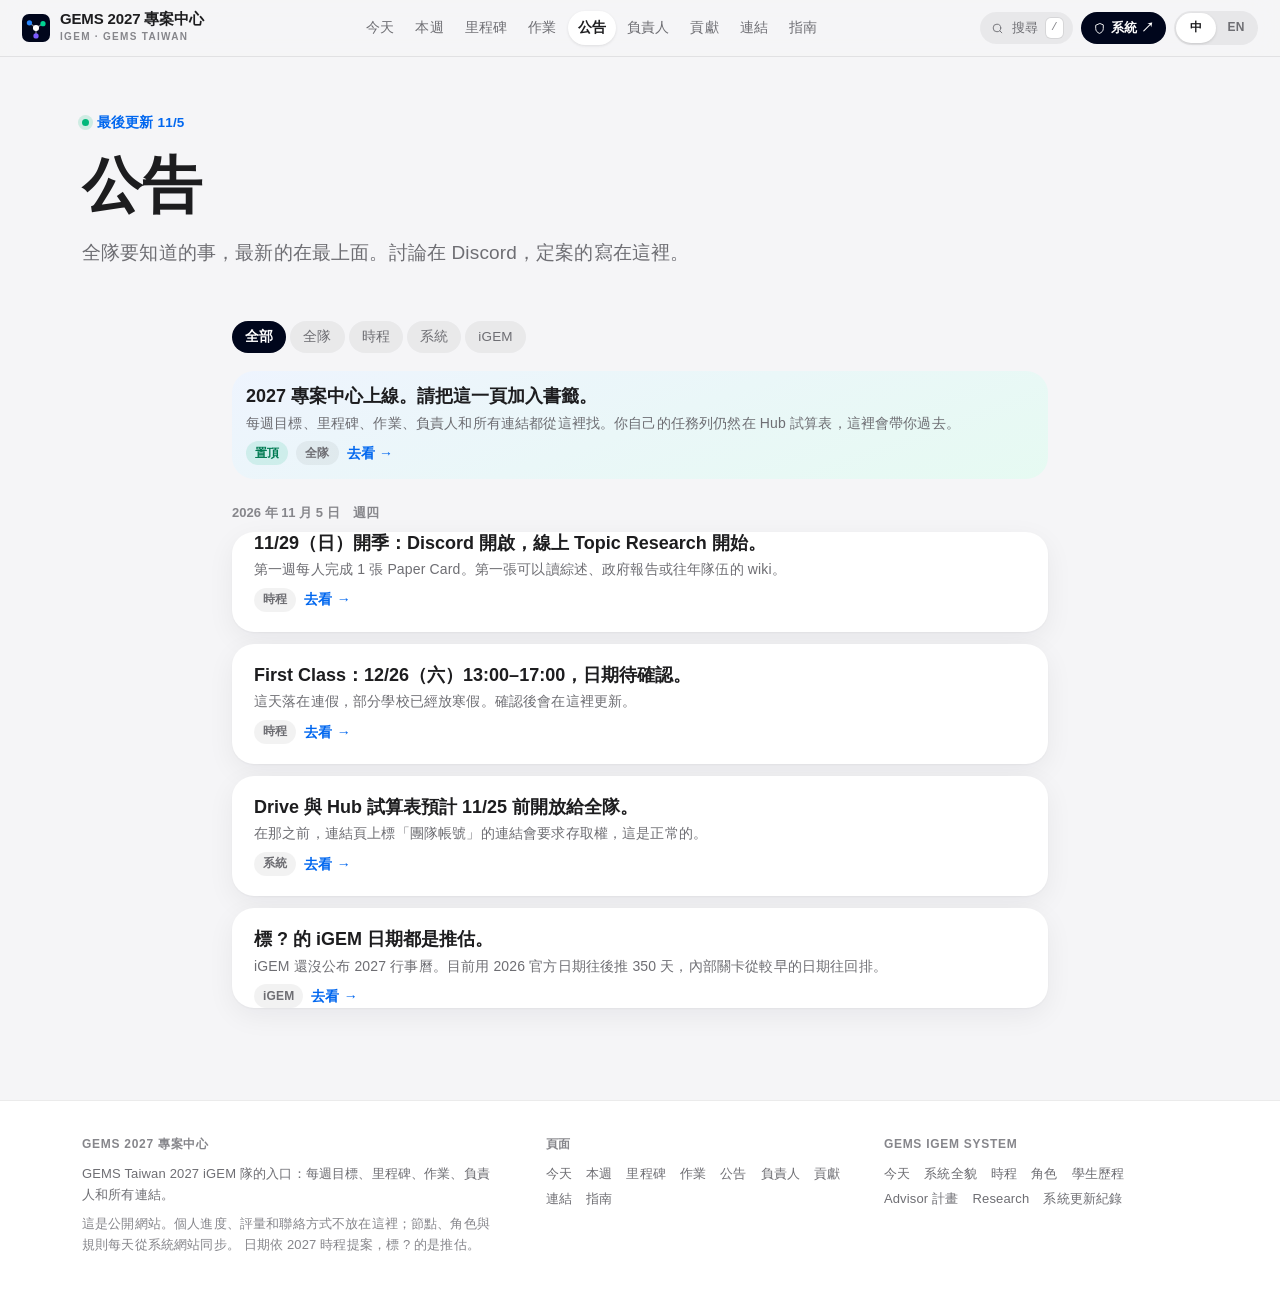
==== announcements.html @ 5ff2f46d "GEMS 2027 Project Hub: nine pages over one data folder Today, This week, Milestones, Homework, News," ====
<!doctype html>
<html lang="zh-Hant">
<head>
<meta charset="utf-8">
<meta name="viewport" content="width=device-width, initial-scale=1">
<title>公告 · GEMS 2027 專案中心</title>
<meta name="description" content="Announcements for the GEMS Taiwan 2027 iGEM team, newest first.">
<link rel="icon" href="data:image/svg+xml,%3Csvg xmlns='http://www.w3.org/2000/svg' viewBox='0 0 32 32'%3E%3Crect width='32' height='32' rx='8' fill='%2300061C'/%3E%3Cpath d='M16 16 8.5 10M16 16l8-5M16 16v9' stroke='%23fff' stroke-opacity='.45' stroke-width='1.5'/%3E%3Ccircle cx='8.5' cy='10' r='3' fill='%232887FF'/%3E%3Ccircle cx='24' cy='11' r='3' fill='%2300D492'/%3E%3Ccircle cx='16' cy='25' r='3' fill='%237C5CFF'/%3E%3Ccircle cx='16' cy='16' r='3.5' fill='%23fff'/%3E%3C/svg%3E">
<link rel="stylesheet" href="assets/hub.css">
</head>
<body data-page="news">

<header class="nav" id="nav"></header>
<main id="main"></main>
<footer class="foot" id="foot"></footer>

<script src="data/season.js"></script>
<script src="data/announcements.js"></script>
<script src="data/week.js"></script>
<script src="data/homework.js"></script>
<script src="data/links.js"></script>
<script src="data/team.js"></script>
<script src="data/attributions.js"></script>
<script src="assets/hub.js"></script>
</body>
</html>
---- assets/hub.css ----
/* GEMS iGEM 2027 Project Hub. Palette follows the ReLEAF road-to-Paris site; shell follows the System site. */
:root {
  --navy: #00061C; --navy2: #0A1433;
  --blue: #0167EF; --blue2: #2887FF; --sky: #61ABFE;
  --green: #00B87A; --green2: #00D492; --mint: #E6FAF2;
  --violet: #7C5CFF; --amber: #F59E0B; --red: #E5484D; --teal: #00A3C4; --pink: #E8548F;
  --ink: #1D1D1F; --ink2: #6E6E73; --ink3: #86868B;
  --bg: #F5F5F7; --card: #FFFFFF; --line: rgba(0, 0, 0, .08); --line2: rgba(0, 0, 0, .14);
  --tint: #EEF4FE;
  --grad: linear-gradient(100deg, var(--blue) 0%, var(--teal) 50%, var(--green) 100%);
  --soft: linear-gradient(160deg, #EEF4FE, #E6FAF2);
  --r: 22px; --r2: 14px;
  --shadow: 0 1px 2px rgba(0, 6, 28, .04), 0 8px 28px rgba(0, 6, 28, .06);
  --nav-h: 56px;
  --font: -apple-system, BlinkMacSystemFont, "SF Pro Text", "SF Pro Display", "Helvetica Neue", "PingFang TC", "Noto Sans TC", "Microsoft JhengHei", Arial, sans-serif;
  --mono: ui-monospace, "SF Mono", Menlo, Consolas, monospace;
  color-scheme: light;
}
* { box-sizing: border-box; }
html { scroll-behavior: smooth; scroll-padding-top: calc(var(--nav-h) + 16px); -webkit-text-size-adjust: 100%; }
body { margin: 0; background: var(--bg); color: var(--ink); font: 16px/1.5 var(--font); letter-spacing: -.01em; -webkit-font-smoothing: antialiased; overflow-x: hidden; }
h1, h2, h3, h4, p, ol, ul, dl, dd, figure { margin: 0; padding: 0; }
ol, ul { list-style: none; }
h1, h2, h3 { letter-spacing: -.025em; line-height: 1.1; text-wrap: balance; }
p, li { text-wrap: pretty; }
a { color: inherit; text-decoration: none; }
button, input, select { font: inherit; color: inherit; letter-spacing: inherit; }
button { background: none; border: 0; cursor: pointer; text-align: left; padding: 0; }
code, kbd { font-family: var(--mono); font-size: .88em; }
::selection { background: rgba(1, 103, 239, .18); }
:focus-visible { outline: 2px solid var(--blue2); outline-offset: 2px; border-radius: 8px; }
html:lang(zh-Hant) body { letter-spacing: .01em; line-height: 1.62; }
html:lang(zh-Hant) h1, html:lang(zh-Hant) h2, html:lang(zh-Hant) h3 { letter-spacing: 0; line-height: 1.25; }
.wrap { max-width: 1160px; margin: 0 auto; padding: 0 22px; }
.tn { font-variant-numeric: tabular-nums; }
svg.i { width: 1em; height: 1em; flex: none; fill: none; stroke: currentColor; stroke-width: 1.7; stroke-linecap: round; stroke-linejoin: round; }

/* ---------- nav ---------- */
.nav { position: sticky; top: 0; z-index: 50; background: rgba(245, 245, 247, .78); backdrop-filter: saturate(180%) blur(20px); -webkit-backdrop-filter: saturate(180%) blur(20px); box-shadow: 0 1px 0 var(--line); }
.nav__in { max-width: 1280px; margin: 0 auto; height: var(--nav-h); padding: 0 22px; display: flex; align-items: center; gap: 12px; }
.brand { display: flex; align-items: center; gap: 10px; flex: none; }
.brand svg { width: 28px; height: 28px; flex: none; }
.brand b { display: block; font-size: 15px; font-weight: 700; line-height: 1.1; letter-spacing: -.01em; white-space: nowrap; }
.brand b i { font-style: normal; }
.brand small { display: block; font-size: 10px; font-weight: 600; letter-spacing: .13em; text-transform: uppercase; color: var(--ink3); margin-top: 2px; white-space: nowrap; }
.nav__links { display: flex; gap: 1px; margin: 0 auto; font-size: 13.5px; min-width: 0; }
.nav__links a { padding: 6px 10px; border-radius: 999px; color: var(--ink2); white-space: nowrap; transition: color .2s, background .2s; }
.nav__links a:hover { color: var(--ink); background: rgba(0, 0, 0, .05); }
.nav__links a[aria-current="page"] { color: var(--ink); background: #fff; font-weight: 600; box-shadow: 0 1px 3px rgba(0, 0, 0, .1); }
.nav__act { display: flex; align-items: center; gap: 8px; flex: none; }
.find { display: flex; align-items: center; gap: 8px; height: 32px; padding: 0 10px 0 11px; border-radius: 999px; background: rgba(0, 0, 0, .05); color: var(--ink2); font-size: 13px; white-space: nowrap; transition: background .2s; }
.find:hover { background: rgba(0, 0, 0, .09); color: var(--ink); }
.find kbd { font-size: 11px; padding: 1px 5px; border-radius: 5px; background: #fff; color: var(--ink3); box-shadow: 0 0 0 1px var(--line); }
.syslink { display: inline-flex; align-items: center; gap: 5px; height: 32px; padding: 0 12px; border-radius: 999px; font-size: 13px; font-weight: 600; color: #fff; background: var(--navy); white-space: nowrap; }
.syslink:hover { background: var(--navy2); }
.lang { position: relative; display: flex; background: rgba(0, 0, 0, .06); border-radius: 999px; padding: 2px; flex: none; }
.lang button { font-size: 12px; font-weight: 600; padding: 5px 11px; border-radius: 999px; color: var(--ink2); min-width: 40px; text-align: center; transition: color .25s, background .25s, box-shadow .25s; }
.lang button[aria-pressed="true"] { background: #fff; color: var(--ink); box-shadow: 0 1px 3px rgba(0, 0, 0, .14); }
@media (max-width: 1100px) {
  :root { --nav-h: 96px; }
  .nav__in { flex-wrap: wrap; align-content: center; gap: 4px 10px; padding: 0 16px; }
  .brand { flex: 1; }
  .nav__links { order: 3; flex: 0 0 calc(100% + 32px); margin: 0 -16px; padding: 0 12px 2px; overflow-x: auto; scrollbar-width: none; }
  .nav__links::-webkit-scrollbar { display: none; }
}
@media (max-width: 560px) {
  .find span, .find kbd, .syslink span { display: none; }
  .find { width: 34px; padding: 0; justify-content: center; }
  .syslink { width: 34px; padding: 0; justify-content: center; }
  .brand small { display: none; }
  .brand { gap: 8px; }
  .brand svg { width: 26px; height: 26px; }
  .brand b { font-size: 14px; }
  .nav__act { gap: 6px; }
  .lang button { min-width: 34px; padding: 5px 8px; }
}
@media (max-width: 420px) { .brand b i { display: none; } }

/* ---------- page head ---------- */
.ph { padding: 56px 0 26px; }
.ph--home { padding: 64px 0 30px; }
.eyebrow { display: flex; flex-wrap: wrap; align-items: center; gap: 8px; font-size: 13.5px; font-weight: 600; color: var(--blue); margin-bottom: 14px; }
.eyebrow i { width: 7px; height: 7px; border-radius: 50%; background: var(--green); box-shadow: 0 0 0 4px rgba(0, 184, 122, .16); }
.eyebrow span + span::before { content: "·"; margin-right: 8px; color: var(--ink3); }
.eyebrow span { color: var(--ink2); }
.eyebrow span:first-of-type { color: var(--blue); }
.h1 { font-size: clamp(34px, 5.4vw, 60px); font-weight: 700; letter-spacing: -.035em; line-height: 1.06; }
.h1 em { font-style: normal; background: var(--grad); -webkit-background-clip: text; background-clip: text; color: transparent; }
.lede { font-size: clamp(16.5px, 1.7vw, 19px); color: var(--ink2); max-width: 680px; margin-top: 14px; line-height: 1.5; }
html:lang(zh-Hant) .lede { line-height: 1.7; }
.sec { padding: 26px 0; }
.sec:last-of-type { padding-bottom: 80px; }
.h2 { font-size: 24px; font-weight: 700; margin-bottom: 4px; }
.sub { color: var(--ink2); font-size: 15px; margin-bottom: 18px; max-width: 720px; }
.h2row { display: flex; flex-wrap: wrap; align-items: baseline; justify-content: space-between; gap: 6px 16px; margin-bottom: 14px; }
.h2row .h2 { margin: 0; }
.more { display: inline-flex; align-items: center; gap: 4px; font-size: 14px; font-weight: 600; color: var(--blue); white-space: nowrap; }
.more:hover { text-decoration: underline; }
.muted { color: var(--ink3); }
.small { font-size: 13px; }

/* ---------- search box on Today ---------- */
.bigfind { display: flex; align-items: center; gap: 12px; width: 100%; max-width: 680px; height: 54px; margin-top: 26px; padding: 0 16px 0 18px; border-radius: 999px; background: #fff; box-shadow: var(--shadow), 0 0 0 1px var(--line); color: var(--ink3); font-size: 16px; transition: box-shadow .2s; }
.bigfind:hover { box-shadow: 0 2px 6px rgba(0, 6, 28, .06), 0 12px 34px rgba(1, 103, 239, .14), 0 0 0 1px rgba(1, 103, 239, .35); }
.bigfind svg { font-size: 19px; color: var(--blue); }
.bigfind span { flex: 1; overflow: hidden; white-space: nowrap; text-overflow: ellipsis; }
.bigfind kbd { font-size: 12px; padding: 2px 7px; border-radius: 6px; background: var(--bg); color: var(--ink2); }
.tries { display: flex; flex-wrap: wrap; gap: 6px; margin-top: 12px; font-size: 13px; color: var(--ink3); align-items: center; }
.tries button { padding: 3px 10px; border-radius: 999px; background: rgba(0, 0, 0, .05); color: var(--ink2); }
.tries button:hover { background: rgba(1, 103, 239, .1); color: var(--blue); }

/* ---------- cards and grid ---------- */
.grid { display: grid; grid-template-columns: repeat(12, minmax(0, 1fr)); gap: 16px; }
.c3 { grid-column: span 3; } .c4 { grid-column: span 4; } .c5 { grid-column: span 5; } .c6 { grid-column: span 6; } .c7 { grid-column: span 7; } .c8 { grid-column: span 8; } .c12 { grid-column: span 12; }
@media (max-width: 960px) { .c3, .c4, .c5, .c6, .c7, .c8 { grid-column: span 12; } }
.card { position: relative; background: var(--card); border-radius: var(--r); box-shadow: var(--shadow); padding: 22px 22px 20px; min-width: 0; }
.card--top { border-top: 3px solid var(--c, var(--blue)); }
.card--soft { background: var(--soft); box-shadow: none; }
.card__h { display: flex; align-items: center; justify-content: space-between; gap: 10px; margin-bottom: 14px; }
.card__h h2, .card__h h3 { font-size: 13px; font-weight: 700; letter-spacing: .05em; text-transform: uppercase; color: var(--c, var(--blue)); display: flex; align-items: center; gap: 7px; }
html:lang(zh-Hant) .card__h h2, html:lang(zh-Hant) .card__h h3 { letter-spacing: .08em; font-size: 13.5px; }
.card__h svg { font-size: 16px; }
.empty { padding: 18px; border-radius: var(--r2); background: var(--bg); color: var(--ink2); font-size: 14.5px; }

/* chips */
.chip { display: inline-flex; align-items: center; gap: 5px; height: 24px; padding: 0 9px; border-radius: 999px; font-size: 12px; font-weight: 600; white-space: nowrap; background: rgba(0, 0, 0, .05); color: var(--ink2); }
.chip--blue { background: rgba(1, 103, 239, .1); color: var(--blue); }
.chip--green { background: rgba(0, 184, 122, .13); color: #007A52; }
.chip--violet { background: rgba(124, 92, 255, .12); color: #5B3FE0; }
.chip--amber { background: rgba(245, 158, 11, .16); color: #9A5B00; }
.chip--red { background: rgba(229, 72, 77, .12); color: #C4353A; }
.chip--navy { background: var(--navy); color: #fff; }
.chip--line { background: none; box-shadow: inset 0 0 0 1px var(--line2); }
a.chip:hover, button.chip:hover { filter: brightness(.95); }
.seat { display: inline-flex; align-items: center; gap: 6px; height: 24px; padding: 0 9px 0 4px; border-radius: 999px; font-size: 12px; font-weight: 600; background: rgba(0, 0, 0, .05); color: var(--ink); white-space: nowrap; }
.seat code { font-size: 10.5px; font-weight: 700; padding: 2px 5px; border-radius: 999px; background: var(--c, var(--ink2)); color: #fff; letter-spacing: .02em; }
a.seat:hover { background: rgba(0, 0, 0, .09); }
.nid { font-family: var(--mono); font-size: 11.5px; font-weight: 600; padding: 2px 6px; border-radius: 6px; background: rgba(0, 0, 0, .06); color: var(--ink2); white-space: nowrap; }
a.nid:hover { background: rgba(1, 103, 239, .12); color: var(--blue); }

/* buttons, segmented controls */
.btn { display: inline-flex; align-items: center; gap: 7px; height: 40px; padding: 0 18px; border-radius: 999px; font-size: 14.5px; font-weight: 600; color: #fff; background: var(--grad); white-space: nowrap; box-shadow: 0 6px 18px rgba(1, 103, 239, .22); transition: transform .15s, box-shadow .2s; }
.btn:hover { transform: translateY(-1px); box-shadow: 0 10px 24px rgba(1, 103, 239, .28); }
.btn--ghost { color: var(--ink); background: #fff; box-shadow: 0 0 0 1px var(--line2); }
.btn--ghost:hover { box-shadow: 0 0 0 1px var(--ink3); }
.btn--s { height: 32px; padding: 0 13px; font-size: 13px; }
.seg { display: inline-flex; flex-wrap: wrap; gap: 4px; }
.seg button { height: 32px; padding: 0 13px; border-radius: 999px; font-size: 13.5px; font-weight: 500; color: var(--ink2); background: rgba(0, 0, 0, .05); display: inline-flex; align-items: center; gap: 6px; white-space: nowrap; transition: background .2s, color .2s; }
.seg button:hover { background: rgba(0, 0, 0, .09); color: var(--ink); }
.seg button[aria-pressed="true"] { background: var(--navy); color: #fff; font-weight: 600; }
.seg button i { width: 8px; height: 8px; border-radius: 50%; background: var(--c, var(--ink3)); }
.seg button small { font-size: 11.5px; opacity: .7; }
.bar { display: flex; flex-wrap: wrap; align-items: center; gap: 10px 14px; margin-bottom: 18px; }
.q { flex: 1; min-width: 200px; max-width: 360px; height: 36px; padding: 0 14px; border-radius: 999px; border: 0; background: #fff; box-shadow: 0 0 0 1px var(--line2); font-size: 14px; }
.q:focus { outline: none; box-shadow: 0 0 0 2px var(--blue2); }

/* "view as" */
.me { display: flex; flex-wrap: wrap; align-items: center; gap: 8px 12px; padding: 12px 16px; border-radius: var(--r2); background: #fff; box-shadow: 0 0 0 1px var(--line); margin-bottom: 18px; }
.me__l { font-size: 13px; font-weight: 600; color: var(--ink2); display: flex; align-items: center; gap: 6px; }
.me select { height: 32px; border-radius: 999px; border: 0; background: rgba(0, 0, 0, .05); padding: 0 12px; font-size: 13.5px; max-width: 220px; }
.me__note { font-size: 12.5px; color: var(--ink3); margin-left: auto; }
@media (max-width: 760px) { .me__note { margin-left: 0; flex-basis: 100%; } }

/* ---------- Today ---------- */
.next { display: grid; gap: 4px; }
.next__n { display: flex; align-items: baseline; gap: 10px; }
.next__n b { font-size: clamp(64px, 9vw, 96px); font-weight: 700; letter-spacing: -.05em; line-height: .95; background: var(--grad); -webkit-background-clip: text; background-clip: text; color: transparent; }
.next__n span { font-size: 17px; font-weight: 600; color: var(--ink2); }
.next__t { font-size: 22px; font-weight: 700; margin-top: 8px; line-height: 1.2; }
.next__d { font-size: 14px; color: var(--ink2); margin-top: 4px; }
.next__pass { margin-top: 14px; padding: 12px 14px; border-radius: var(--r2); background: var(--bg); font-size: 14px; }
.next__pass b { display: block; font-size: 11.5px; letter-spacing: .06em; text-transform: uppercase; color: var(--ink3); margin-bottom: 2px; }
.next__who { display: flex; flex-wrap: wrap; gap: 6px 14px; margin-top: 12px; font-size: 13px; color: var(--ink2); }
.next__who b { color: var(--ink); font-weight: 600; }
.after { margin-top: 16px; border-top: 1px solid var(--line); }
.after a { display: grid; grid-template-columns: 74px 1fr auto; gap: 10px; align-items: baseline; padding: 9px 0; border-bottom: 1px solid var(--line); font-size: 14px; }
.after a:hover span { color: var(--blue); }
.after time { color: var(--ink2); font-size: 13px; }
.after small { color: var(--ink3); font-size: 12.5px; white-space: nowrap; }
.after i { display: inline-block; width: 7px; height: 7px; border-radius: 50%; background: var(--c); margin-right: 7px; vertical-align: 1px; }

.goal { display: grid; grid-template-columns: 22px 1fr; gap: 10px; padding: 11px 0; border-bottom: 1px solid var(--line); }
.goal:last-child { border-bottom: 0; padding-bottom: 0; }
.goal__box { width: 20px; height: 20px; margin-top: 2px; border-radius: 50%; box-shadow: inset 0 0 0 1.6px var(--line2); display: grid; place-items: center; color: #fff; font-size: 13px; }
.goal.is-done .goal__box { background: var(--green); box-shadow: none; }
.goal.is-done p { color: var(--ink3); text-decoration: line-through; text-decoration-color: var(--line2); }
.goal p { font-size: 15px; font-weight: 500; }
.goal__m { display: flex; flex-wrap: wrap; gap: 6px; margin-top: 6px; }
.wk__theme { font-size: 20px; font-weight: 700; line-height: 1.25; }
.wk__note { font-size: 14px; color: var(--ink2); margin-top: 4px; }
.wk__range { font-size: 13px; color: var(--ink3); margin-bottom: 4px; }

.ann { display: grid; grid-template-columns: auto 1fr; gap: 4px 12px; padding: 13px 0; border-bottom: 1px solid var(--line); }
.ann:last-child { border-bottom: 0; padding-bottom: 0; }
.ann:first-child { padding-top: 0; }
.ann time { font-size: 12.5px; color: var(--ink3); padding-top: 2px; min-width: 44px; }
.ann h3 { font-size: 15px; font-weight: 600; line-height: 1.4; letter-spacing: -.01em; }
.ann p { grid-column: 2; font-size: 14px; color: var(--ink2); }
.ann__m { grid-column: 2; display: flex; flex-wrap: wrap; align-items: center; gap: 8px; margin-top: 3px; }
.ann--pin { margin: -6px -10px 6px; padding: 14px 14px !important; border-radius: var(--r2); background: var(--soft); border-bottom: 0; }
.ann--big { padding: 20px 22px; background: #fff; border-radius: var(--r); box-shadow: var(--shadow); border: 0; margin-bottom: 12px; grid-template-columns: 1fr; }
.ann--big h3 { font-size: 18px; }
.ann--big p, .ann--big .ann__m { grid-column: 1; }
.ann--big.ann--pin { margin: 0 0 12px; background: var(--soft); box-shadow: none; }
.day { font-size: 13px; font-weight: 700; letter-spacing: .04em; color: var(--ink3); margin: 26px 0 10px; }

.hwrow { display: grid; grid-template-columns: 1fr auto; gap: 4px 12px; padding: 11px 0; border-bottom: 1px solid var(--line); }
.hwrow:last-child { border-bottom: 0; padding-bottom: 0; }
.hwrow h3 { font-size: 15px; font-weight: 600; letter-spacing: -.01em; line-height: 1.35; }
.hwrow h3 a:hover { color: var(--blue); }
.hwrow small { grid-column: 1; font-size: 13px; color: var(--ink2); }

.quick { display: grid; grid-template-columns: repeat(auto-fill, minmax(200px, 1fr)); gap: 10px; }
.tile { display: grid; grid-template-columns: 38px 1fr; gap: 12px; align-items: center; padding: 12px 14px; border-radius: 16px; background: #fff; box-shadow: 0 0 0 1px var(--line); transition: box-shadow .2s, transform .15s; min-width: 0; }
a.tile:hover { box-shadow: 0 0 0 1px rgba(1, 103, 239, .4), 0 8px 22px rgba(1, 103, 239, .12); transform: translateY(-1px); }
.tile__i { width: 38px; height: 38px; border-radius: 11px; display: grid; place-items: center; font-size: 19px; background: color-mix(in srgb, var(--c, var(--blue)) 12%, #fff); color: var(--c, var(--blue)); }
.tile b { display: block; font-size: 14.5px; font-weight: 600; line-height: 1.25; overflow: hidden; text-overflow: ellipsis; white-space: nowrap; }
.tile small { display: block; font-size: 12px; color: var(--ink3); margin-top: 1px; }
.tile.is-soon { opacity: .62; }

.doors { display: grid; grid-template-columns: repeat(auto-fill, minmax(250px, 1fr)); gap: 14px; }
.door { position: relative; display: block; padding: 20px 20px 18px; border-radius: var(--r); background: #fff; box-shadow: var(--shadow); border-top: 3px solid var(--c); transition: transform .18s, box-shadow .2s; }
.door:hover { transform: translateY(-2px); box-shadow: 0 2px 4px rgba(0, 6, 28, .05), 0 16px 36px rgba(0, 6, 28, .1); }
.door__i { width: 36px; height: 36px; border-radius: 10px; display: grid; place-items: center; font-size: 18px; background: color-mix(in srgb, var(--c) 12%, #fff); color: var(--c); margin-bottom: 12px; }
.door h3 { font-size: 18px; font-weight: 700; }
.door p { font-size: 14px; color: var(--ink2); margin-top: 5px; }
.door__n { display: block; margin-top: 12px; font-size: 13px; color: var(--ink3); }
.door__n b { color: var(--c); font-size: 15px; }

.sysband { display: grid; grid-template-columns: 1fr auto; gap: 18px 28px; align-items: center; padding: 26px 28px; border-radius: var(--r); background: var(--navy); color: #fff; background-image: radial-gradient(60% 120% at 100% 0%, rgba(1, 103, 239, .55), transparent 60%), radial-gradient(50% 120% at 0% 100%, rgba(0, 184, 122, .35), transparent 60%); }
.sysband h2 { font-size: 22px; font-weight: 700; }
.sysband p { color: rgba(255, 255, 255, .72); font-size: 14.5px; margin-top: 6px; max-width: 620px; }
.sysband__l { display: flex; flex-wrap: wrap; gap: 6px; margin-top: 14px; }
.sysband__l a { font-size: 13px; padding: 5px 11px; border-radius: 999px; background: rgba(255, 255, 255, .1); color: rgba(255, 255, 255, .88); }
.sysband__l a:hover { background: rgba(255, 255, 255, .2); }
.sysband .btn { background: #fff; color: var(--navy); box-shadow: none; }
@media (max-width: 760px) { .sysband { grid-template-columns: 1fr; padding: 22px; } }

/* ---------- year ribbon ---------- */
.rb { position: relative; padding: 22px 22px 16px; border-radius: var(--r); background: #fff; box-shadow: var(--shadow); overflow-x: auto; }
.rb__in { position: relative; min-width: 760px; height: 118px; }
.rb__months span { position: absolute; top: 0; font-size: 11.5px; color: var(--ink3); padding-left: 5px; border-left: 1px solid var(--line); height: 100%; }
.rb__bands { position: absolute; left: 0; right: 0; top: 24px; height: 26px; }
.rb__band { position: absolute; top: 0; height: 100%; border-radius: 7px; background: rgba(1, 103, 239, .1); color: var(--blue); font-size: 11.5px; font-weight: 600; display: flex; align-items: center; padding: 0 7px; overflow: hidden; white-space: nowrap; }
.rb__band--crunch { background: rgba(245, 158, 11, .18); color: #9A5B00; }
.rb__band--trip { background: rgba(124, 92, 255, .14); color: #5B3FE0; }
.rb__band.is-now { background: var(--blue); color: #fff; }
.rb__row { position: absolute; left: 0; right: 0; height: 18px; }
.rb__row--deadline { top: 62px; } .rb__row--gate { top: 88px; }
.rb__row small { position: absolute; left: 0; top: -1px; font-size: 10.5px; color: var(--ink3); background: #fff; padding-right: 6px; z-index: 1; }
.rb__dot { position: absolute; top: 4px; width: 10px; height: 10px; margin-left: -5px; border-radius: 50%; background: var(--c); box-shadow: 0 0 0 2px #fff; transition: transform .15s; }
.rb__dot:hover { transform: scale(1.5); z-index: 2; }
.rb__dot.is-past { background: #C9CAD0; }
.rb__dot.is-next { box-shadow: 0 0 0 2px #fff, 0 0 0 5px color-mix(in srgb, var(--c) 28%, transparent); }
.rb__dot.is-dim { opacity: .22; }
.rb__today { position: absolute; top: 0; bottom: 0; width: 2px; margin-left: -1px; background: var(--red); border-radius: 2px; z-index: 3; pointer-events: none; }
.rb__today span { position: absolute; top: -2px; left: 5px; font-size: 10.5px; font-weight: 700; color: var(--red); white-space: nowrap; background: #fff; padding: 0 3px; }
.legend { display: flex; flex-wrap: wrap; gap: 6px 16px; margin-top: 10px; font-size: 12.5px; color: var(--ink2); }
.legend i { display: inline-block; width: 8px; height: 8px; border-radius: 50%; background: var(--c); margin-right: 6px; }

/* ---------- week ---------- */
.wknav { display: flex; flex-wrap: wrap; align-items: center; gap: 8px; margin-top: 20px; }
.wknav .rnd { width: 36px; height: 36px; border-radius: 50%; background: #fff; box-shadow: 0 0 0 1px var(--line2); display: grid; place-items: center; font-size: 16px; }
.wknav .rnd:hover { box-shadow: 0 0 0 1px var(--ink3); }
.strip { display: grid; grid-template-columns: repeat(7, minmax(0, 1fr)); gap: 8px; }
.sday { min-height: 118px; padding: 10px; border-radius: 16px; background: #fff; box-shadow: 0 0 0 1px var(--line); min-width: 0; }
.sday.is-today { box-shadow: 0 0 0 2px var(--blue); }
.sday.is-off { background: repeating-linear-gradient(135deg, #fff 0 8px, #F3F4F7 8px 16px); }
.sday__h { display: flex; align-items: baseline; justify-content: space-between; font-size: 12px; color: var(--ink3); margin-bottom: 8px; }
.sday__h b { font-size: 19px; font-weight: 700; color: var(--ink); letter-spacing: -.02em; }
.sday.is-today .sday__h b { color: var(--blue); }
.ev { display: block; padding: 4px 7px; border-radius: 8px; font-size: 12px; font-weight: 600; line-height: 1.3; margin-bottom: 4px; background: color-mix(in srgb, var(--c, var(--blue)) 12%, #fff); color: color-mix(in srgb, var(--c, var(--blue)) 78%, #000); overflow: hidden; }
a.ev:hover { filter: brightness(.96); }
.ev--soft { background: var(--bg); color: var(--ink2); font-weight: 500; }
@media (max-width: 860px) {
  .strip { grid-template-columns: 1fr; }
  .sday { min-height: 0; display: grid; grid-template-columns: 62px 1fr; gap: 10px; align-items: start; }
  .sday__h { display: block; margin: 0; }
  .sday__h b { display: block; }
}
.check { display: grid; grid-template-columns: 24px 1fr auto; gap: 10px; align-items: start; padding: 10px 0; border-bottom: 1px solid var(--line); cursor: pointer; }
.check:last-child { border-bottom: 0; }
.check input { appearance: none; -webkit-appearance: none; width: 22px; height: 22px; margin: 1px 0 0; border-radius: 7px; box-shadow: inset 0 0 0 1.6px var(--line2); display: grid; place-items: center; cursor: pointer; transition: background .15s; }
.check input:checked { background: var(--green); box-shadow: none; }
.check input:checked::after { content: ""; width: 10px; height: 6px; border-left: 2px solid #fff; border-bottom: 2px solid #fff; transform: rotate(-45deg) translate(1px, -1px); }
.check span { font-size: 15px; }
.check input:checked + span { color: var(--ink3); }
.check small { font-size: 12.5px; color: var(--ink3); white-space: nowrap; padding-top: 2px; }
.rec { display: grid; grid-template-columns: 1fr; gap: 2px; padding: 11px 0; border-bottom: 1px solid var(--line); }
.rec:last-child { border-bottom: 0; }
.rec h4 { font-size: 15px; font-weight: 600; display: flex; flex-wrap: wrap; align-items: center; gap: 8px; }
.rec p { font-size: 13.5px; color: var(--ink2); }
.rec code { color: var(--ink); background: var(--bg); padding: 1px 6px; border-radius: 6px; word-break: break-word; }

/* ---------- milestones ---------- */
.nm { margin-top: 26px; }
.nm > h3 { font-size: 13px; font-weight: 700; letter-spacing: .05em; color: var(--ink3); margin-bottom: 10px; }
.nd { display: grid; grid-template-columns: 96px 1fr; gap: 16px; padding: 16px 18px; border-radius: 18px; background: #fff; box-shadow: 0 0 0 1px var(--line); margin-bottom: 8px; border-left: 4px solid var(--c); scroll-margin-top: calc(var(--nav-h) + 20px); }
.nd.is-past { opacity: .55; }
.nd.is-next { box-shadow: 0 0 0 2px var(--c), 0 10px 28px color-mix(in srgb, var(--c) 16%, transparent); }
.nd.is-flash, .flash { animation: flash 1.6s ease-out; }
@keyframes flash { 0%, 30% { background: #FFF6D6; } 100% { background: #fff; } }
.nd__when time { display: block; font-size: 15px; font-weight: 700; line-height: 1.25; }
.nd__when small { display: block; font-size: 12px; color: var(--ink3); margin: 2px 0 6px; }
.nd h4 { font-size: 17px; font-weight: 700; line-height: 1.3; letter-spacing: -.015em; display: flex; flex-wrap: wrap; align-items: center; gap: 8px; }
.nd p { font-size: 14px; color: var(--ink2); margin-top: 5px; }
.nd p b { color: var(--ink); font-weight: 600; margin-right: 6px; }
.nd__m { display: flex; flex-wrap: wrap; align-items: center; gap: 6px 14px; margin-top: 10px; font-size: 13px; color: var(--ink2); }
.nd__m b { color: var(--ink); font-weight: 600; }
@media (max-width: 640px) { .nd { grid-template-columns: 1fr; gap: 6px; } .nd__when { display: flex; flex-wrap: wrap; gap: 8px; align-items: baseline; } .nd__when small { margin: 0; } }

.cal { background: #fff; border-radius: var(--r); box-shadow: var(--shadow); padding: 18px; }
.cal__h { display: flex; align-items: center; justify-content: space-between; gap: 10px; margin-bottom: 12px; }
.cal__h h3 { font-size: 20px; font-weight: 700; }
.cal__h div { display: flex; gap: 6px; }
.cal__h button { width: 34px; height: 34px; border-radius: 50%; background: var(--bg); display: grid; place-items: center; font-size: 15px; }
.cal__h button.txt { width: auto; padding: 0 12px; font-size: 13px; font-weight: 600; border-radius: 999px; }
.cal__h button:hover { background: #E8E8ED; }
.cal__g { display: grid; grid-template-columns: repeat(7, minmax(0, 1fr)); gap: 1px; background: var(--line); border-radius: 14px; overflow: hidden; box-shadow: 0 0 0 1px var(--line); }
.cal__w { background: #FAFAFC; text-align: center; font-size: 11.5px; font-weight: 600; color: var(--ink3); padding: 7px 0; }
.cal__d { background: #fff; min-height: 96px; padding: 6px; min-width: 0; }
.cal__d.is-out { background: #FAFAFC; }
.cal__d.is-out > b { color: #C4C5CC; }
.cal__d.is-shade { background: repeating-linear-gradient(135deg, #fff 0 8px, #F4F5F8 8px 16px); }
.cal__d > b { display: inline-grid; place-items: center; min-width: 24px; height: 24px; padding: 0 4px; border-radius: 999px; font-size: 13px; font-weight: 600; margin-bottom: 3px; }
.cal__d.is-today > b { background: var(--blue); color: #fff; }
.cal__d .ev { font-size: 11px; padding: 3px 5px; border-radius: 6px; margin-bottom: 2px; white-space: nowrap; text-overflow: ellipsis; }
.cal__band { font-size: 10.5px; color: var(--ink3); display: block; margin-bottom: 2px; white-space: nowrap; overflow: hidden; text-overflow: ellipsis; }
@media (max-width: 700px) { .cal { padding: 12px; } .cal__d { min-height: 70px; padding: 3px; } .cal__d .ev { font-size: 0; height: 7px; padding: 0; background: var(--c, var(--blue)); border-radius: 4px; } .cal__band { display: none; } }

/* ---------- homework ---------- */
.hw { display: grid; grid-template-columns: 1fr 220px; gap: 18px 28px; padding: 22px; border-radius: var(--r); background: #fff; box-shadow: var(--shadow); margin-bottom: 14px; border-left: 4px solid var(--c, var(--blue)); scroll-margin-top: calc(var(--nav-h) + 20px); }
.hw.is-closed { opacity: .6; }
.hw__top { display: flex; flex-wrap: wrap; align-items: center; gap: 6px; margin-bottom: 8px; }
.hw h3 { font-size: 20px; font-weight: 700; line-height: 1.25; }
.hw p { font-size: 15px; color: var(--ink2); margin-top: 8px; max-width: 640px; }
.hw dl { display: grid; grid-template-columns: auto 1fr; gap: 6px 12px; font-size: 13.5px; margin-top: 14px; }
.hw dt { color: var(--ink3); white-space: nowrap; }
.hw dd { color: var(--ink); min-width: 0; }
.hw dd a { color: var(--blue); font-weight: 600; }
.hw dd a:hover { text-decoration: underline; }
.hw__side { display: flex; flex-direction: column; gap: 10px; padding-left: 24px; border-left: 1px solid var(--line); }
.hw__due b { display: block; font-size: 30px; font-weight: 700; letter-spacing: -.03em; line-height: 1.1; }
.hw__due span { font-size: 13px; color: var(--ink2); }
.hw__done { display: flex; align-items: center; gap: 8px; font-size: 13.5px; font-weight: 600; cursor: pointer; margin-top: auto; padding: 9px 12px; border-radius: 12px; background: var(--bg); }
.hw__done input { width: 17px; height: 17px; accent-color: var(--green); }
.hw.is-ticked { border-left-color: var(--green); }
@media (max-width: 760px) { .hw { grid-template-columns: 1fr; } .hw__side { padding: 14px 0 0; border-left: 0; border-top: 1px solid var(--line); flex-direction: row; flex-wrap: wrap; align-items: center; justify-content: space-between; } .hw__done { margin: 0; } }

/* ---------- team ---------- */
.ask { display: grid; grid-template-columns: repeat(auto-fill, minmax(280px, 1fr)); gap: 8px; }
.ask li { display: flex; flex-direction: column; gap: 8px; padding: 13px 15px; border-radius: 16px; background: #fff; box-shadow: 0 0 0 1px var(--line); }
.ask p { font-size: 14.5px; font-weight: 600; line-height: 1.35; }
.ask div { display: flex; flex-wrap: wrap; gap: 5px; margin-top: auto; }
.grp { margin-top: 28px; }
.grp__h { display: flex; flex-wrap: wrap; align-items: baseline; gap: 6px 12px; margin-bottom: 12px; }
.grp__h h3 { font-size: 18px; font-weight: 700; display: flex; align-items: center; gap: 9px; }
.grp__h h3 i { width: 10px; height: 10px; border-radius: 50%; background: var(--c); }
.grp__h small { color: var(--ink3); font-size: 13px; }
.seats { display: grid; grid-template-columns: repeat(auto-fill, minmax(320px, 1fr)); gap: 12px; align-items: start; }
.sc { border-radius: 18px; background: #fff; box-shadow: 0 0 0 1px var(--line); border-top: 3px solid var(--c); scroll-margin-top: calc(var(--nav-h) + 20px); overflow: hidden; }
.sc.is-me { box-shadow: 0 0 0 2px var(--c), 0 10px 26px color-mix(in srgb, var(--c) 14%, transparent); }
.sc > summary { list-style: none; cursor: pointer; padding: 15px 16px 14px; display: grid; grid-template-columns: auto 1fr auto; gap: 4px 10px; align-items: center; }
.sc > summary::-webkit-details-marker { display: none; }
.sc summary code { font-size: 11.5px; font-weight: 700; padding: 3px 7px; border-radius: 999px; background: var(--c); color: #fff; }
.sc summary h4 { font-size: 16px; font-weight: 700; letter-spacing: -.015em; line-height: 1.25; }
.sc summary .chev { color: var(--ink3); font-size: 14px; transition: transform .2s; }
.sc[open] summary .chev { transform: rotate(90deg); }
.sc summary p { grid-column: 1 / -1; font-size: 14px; color: var(--ink2); }
.sc summary .who { grid-column: 1 / -1; font-size: 13px; color: var(--ink3); display: flex; flex-wrap: wrap; gap: 6px; align-items: center; margin-top: 2px; }
.sc summary .who b { color: var(--ink); font-weight: 600; }
.sc__b { padding: 0 16px 16px; display: grid; gap: 12px; font-size: 14px; }
.sc__b h5 { margin: 0 0 4px; font-size: 11.5px; font-weight: 700; letter-spacing: .06em; text-transform: uppercase; color: var(--ink3); }
.sc__b li { padding-left: 14px; position: relative; color: var(--ink2); }
.sc__b li::before { content: ""; position: absolute; left: 2px; top: .68em; width: 5px; height: 5px; border-radius: 50%; background: var(--c); }
.sc__b .row { display: flex; flex-wrap: wrap; gap: 5px; }

/* ---------- links ---------- */
.lg { margin-top: 30px; scroll-margin-top: calc(var(--nav-h) + 20px); }
.lg__h { display: flex; flex-wrap: wrap; align-items: baseline; gap: 4px 12px; margin-bottom: 10px; }
.lg__h h2 { font-size: 20px; font-weight: 700; }
.lg__h p { font-size: 13.5px; color: var(--ink3); }
.lks { display: grid; grid-template-columns: repeat(auto-fill, minmax(330px, 1fr)); gap: 8px; }
.lk { display: grid; grid-template-columns: 38px 1fr auto; gap: 12px; align-items: center; padding: 11px 12px 11px 13px; border-radius: 16px; background: #fff; box-shadow: 0 0 0 1px var(--line); min-width: 0; scroll-margin-top: calc(var(--nav-h) + 20px); transition: box-shadow .2s; }
.lk:hover { box-shadow: 0 0 0 1px rgba(1, 103, 239, .35), 0 6px 18px rgba(1, 103, 239, .1); }
.lk.is-soon { background: #FAFAFC; }
.lk.is-soon:hover { box-shadow: 0 0 0 1px var(--line); }
.lk__main { min-width: 0; display: block; }
.lk__main b { display: flex; align-items: center; gap: 6px; font-size: 15px; font-weight: 600; line-height: 1.3; }
.lk__main b span { overflow: hidden; text-overflow: ellipsis; white-space: nowrap; }
.lk__main b svg { font-size: 12px; color: var(--ink3); }
.lk__main small { display: block; font-size: 13px; color: var(--ink2); line-height: 1.4; margin-top: 1px; }
.lk__main em { font-style: normal; display: inline-flex; margin-top: 5px; }
.lk__act { display: flex; gap: 2px; }
.lk__act button { width: 30px; height: 30px; border-radius: 50%; display: grid; place-items: center; font-size: 15px; color: var(--ink3); }
.lk__act button:hover { background: var(--bg); color: var(--ink); }
.lk__act button[aria-pressed="true"] { color: var(--amber); }
.lk__act button[aria-pressed="true"] svg { fill: currentColor; }
.lk__act button.is-ok { color: var(--green); }
@media (max-width: 420px) { .lks { grid-template-columns: 1fr; } }

/* ---------- guide ---------- */
.subnav { position: sticky; top: var(--nav-h); z-index: 40; background: rgba(245, 245, 247, .9); backdrop-filter: saturate(180%) blur(16px); -webkit-backdrop-filter: saturate(180%) blur(16px); box-shadow: 0 1px 0 var(--line); }
.subnav div { max-width: 1160px; margin: 0 auto; padding: 0 22px; display: flex; gap: 4px; height: 44px; align-items: center; overflow-x: auto; scrollbar-width: none; font-size: 13.5px; }
.subnav div::-webkit-scrollbar { display: none; }
.subnav a { padding: 5px 11px; border-radius: 999px; color: var(--ink2); white-space: nowrap; }
.subnav a:hover { background: rgba(0, 0, 0, .05); color: var(--ink); }
.gsec { padding: 30px 0 6px; scroll-margin-top: calc(var(--nav-h) + 56px); }
.rules { display: grid; grid-template-columns: repeat(auto-fill, minmax(300px, 1fr)); gap: 10px; counter-reset: r; }
.rules li { counter-increment: r; padding: 16px 16px 15px 52px; border-radius: 16px; background: #fff; box-shadow: 0 0 0 1px var(--line); position: relative; }
.rules li::before { content: counter(r); position: absolute; left: 14px; top: 15px; width: 26px; height: 26px; border-radius: 50%; display: grid; place-items: center; font-size: 13px; font-weight: 700; color: #fff; background: var(--grad); }
.rules h3 { font-size: 16px; font-weight: 700; letter-spacing: -.01em; }
.rules p { font-size: 14px; color: var(--ink2); margin-top: 3px; }
.gates { display: grid; grid-template-columns: repeat(auto-fit, minmax(280px, 1fr)); gap: 12px; }
.gate { padding: 20px; border-radius: var(--r); background: var(--navy); color: #fff; }
.gate code { display: inline-block; font-size: 12px; font-weight: 700; padding: 3px 8px; border-radius: 999px; background: rgba(255, 255, 255, .14); margin-bottom: 10px; }
.gate h3 { font-size: 19px; font-weight: 700; }
.gate p { font-size: 14px; color: rgba(255, 255, 255, .72); margin-top: 6px; }
.gate small { display: block; font-size: 12.5px; color: var(--green2); margin-top: 10px; }
.tbl { width: 100%; border-collapse: collapse; font-size: 14px; background: #fff; border-radius: 16px; overflow: hidden; box-shadow: 0 0 0 1px var(--line); }
.tbl th { text-align: left; font-size: 11.5px; font-weight: 700; letter-spacing: .05em; text-transform: uppercase; color: var(--ink3); padding: 10px 14px; background: #FAFAFC; white-space: nowrap; }
.tbl td { padding: 10px 14px; border-top: 1px solid var(--line); vertical-align: top; }
.tbl td:first-child { font-weight: 600; white-space: nowrap; }
.tbl code { background: var(--bg); padding: 1px 6px; border-radius: 6px; word-break: break-word; }
.tbl .pfx { display: inline-grid; place-items: center; min-width: 30px; height: 26px; padding: 0 7px; border-radius: 8px; background: var(--navy); color: #fff; font-family: var(--mono); font-size: 13px; font-weight: 700; }
.tblwrap { overflow-x: auto; border-radius: 16px; }
.tblwrap .tbl { min-width: 640px; }
.chain { display: flex; flex-wrap: wrap; align-items: center; gap: 6px; padding: 14px 16px; border-radius: 16px; background: #fff; box-shadow: 0 0 0 1px var(--line); margin-bottom: 8px; font-size: 14px; }
.chain b { font-size: 13px; color: var(--ink2); margin-right: 6px; }
.chain code { padding: 3px 8px; border-radius: 8px; background: var(--tint); color: var(--blue); font-weight: 600; }
.chain span { color: var(--ink3); }
.name { padding: 20px; border-radius: var(--r); background: #fff; box-shadow: var(--shadow); }
.name__ex { font-family: var(--mono); font-size: clamp(15px, 2.4vw, 22px); font-weight: 600; word-break: break-all; }
.name__ex i { font-style: normal; padding: 2px 4px; border-radius: 6px; background: color-mix(in srgb, var(--c) 14%, #fff); color: color-mix(in srgb, var(--c) 80%, #000); }
.name__k { display: grid; grid-template-columns: repeat(auto-fit, minmax(170px, 1fr)); gap: 10px; margin-top: 16px; font-size: 13.5px; color: var(--ink2); }
.name__k b { display: block; color: var(--c); font-size: 13px; }
.layers { display: grid; grid-template-columns: repeat(auto-fill, minmax(260px, 1fr)); gap: 10px; }
.layer { padding: 16px; border-radius: 16px; background: #fff; box-shadow: 0 0 0 1px var(--line); font-size: 14px; }
.layer small { font-size: 11.5px; font-weight: 700; letter-spacing: .06em; text-transform: uppercase; color: var(--blue); }
.layer h3 { font-size: 17px; font-weight: 700; margin: 2px 0 8px; }
.layer p { color: var(--ink2); }
.layer p + p { margin-top: 5px; }
.layer p b { color: var(--green); font-weight: 600; margin-right: 6px; }
.layer p.no b { color: var(--red); }

/* ---------- attributions ---------- */
.steps { display: grid; grid-template-columns: repeat(auto-fit, minmax(220px, 1fr)); gap: 12px; counter-reset: s; }
.steps li { counter-increment: s; padding: 18px; border-radius: 18px; background: #fff; box-shadow: 0 0 0 1px var(--line); }
.steps li::before { content: counter(s, decimal-leading-zero); display: block; font-size: 13px; font-weight: 700; color: var(--blue); margin-bottom: 8px; font-variant-numeric: tabular-nums; }
.steps h3 { font-size: 16.5px; font-weight: 700; }
.steps p { font-size: 14px; color: var(--ink2); margin-top: 4px; }
.out { display: grid; grid-template-columns: repeat(auto-fill, minmax(300px, 1fr)); gap: 12px; }
.out > li { padding: 18px; border-radius: 18px; background: #fff; box-shadow: 0 0 0 1px var(--line); }
.out h3 { font-size: 16.5px; font-weight: 700; }
.out p { font-size: 14px; color: var(--ink2); margin-top: 4px; }
.out .none { margin-top: 12px; padding: 10px 12px; border-radius: 12px; background: var(--bg); font-size: 13px; color: var(--ink3); }
.out ul { margin-top: 12px; border-top: 1px solid var(--line); }
.out ul li { padding: 8px 0; border-bottom: 1px solid var(--line); font-size: 14px; }
.out ul li b { font-weight: 600; }

/* ---------- search palette ---------- */
.pal { position: fixed; inset: 0; z-index: 100; display: none; background: rgba(0, 6, 28, .38); backdrop-filter: blur(6px); -webkit-backdrop-filter: blur(6px); padding: 9vh 16px 16px; }
.pal.is-open { display: block; }
.pal__box { max-width: 680px; margin: 0 auto; background: #fff; border-radius: 20px; box-shadow: 0 30px 80px rgba(0, 6, 28, .35); overflow: hidden; display: flex; flex-direction: column; max-height: 78vh; }
.pal__in { display: flex; align-items: center; gap: 12px; padding: 0 18px; height: 58px; border-bottom: 1px solid var(--line); }
.pal__in svg { font-size: 19px; color: var(--blue); }
.pal__in input { flex: 1; border: 0; outline: 0; font-size: 17px; background: none; min-width: 0; }
.pal__in kbd { font-size: 11px; padding: 2px 6px; border-radius: 5px; background: var(--bg); color: var(--ink3); }
.pal__filters { display: flex; gap: 4px; padding: 8px 14px; overflow-x: auto; scrollbar-width: none; border-bottom: 1px solid var(--line); }
.pal__filters::-webkit-scrollbar { display: none; }
.pal__filters button { height: 26px; padding: 0 10px; border-radius: 999px; font-size: 12.5px; color: var(--ink2); background: var(--bg); white-space: nowrap; }
.pal__filters button[aria-pressed="true"] { background: var(--navy); color: #fff; }
.pal__list { overflow-y: auto; padding: 6px; }
.pal__r { display: grid; grid-template-columns: 34px 1fr auto; gap: 11px; align-items: center; padding: 8px 10px; border-radius: 12px; }
.pal__r.is-on { background: var(--tint); }
.pal__r i { width: 34px; height: 34px; border-radius: 10px; display: grid; place-items: center; font-size: 16px; font-style: normal; background: color-mix(in srgb, var(--c, var(--blue)) 12%, #fff); color: var(--c, var(--blue)); }
.pal__r b { display: block; font-size: 14.5px; font-weight: 600; line-height: 1.3; overflow: hidden; text-overflow: ellipsis; white-space: nowrap; }
.pal__r small { display: block; font-size: 12.5px; color: var(--ink2); overflow: hidden; text-overflow: ellipsis; white-space: nowrap; }
.pal__r em { font-style: normal; font-size: 11.5px; color: var(--ink3); white-space: nowrap; }
.pal__r > div { min-width: 0; }
.pal__none { padding: 28px 18px; text-align: center; color: var(--ink3); font-size: 14.5px; }
.pal__foot { padding: 9px 16px; border-top: 1px solid var(--line); font-size: 12px; color: var(--ink3); display: flex; gap: 14px; flex-wrap: wrap; }
.pal__foot kbd { padding: 1px 5px; border-radius: 4px; background: var(--bg); margin-right: 3px; }

/* ---------- footer ---------- */
.foot { padding: 34px 0 44px; border-top: 1px solid var(--line); background: #fff; font-size: 13px; color: var(--ink2); }
.foot__in { max-width: 1160px; margin: 0 auto; padding: 0 22px; display: grid; grid-template-columns: 1.4fr 1fr 1fr; gap: 24px; }
.foot h4 { font-size: 12px; font-weight: 700; letter-spacing: .06em; text-transform: uppercase; color: var(--ink3); margin-bottom: 8px; }
.foot nav { display: flex; flex-wrap: wrap; gap: 4px 14px; }
.foot nav a:hover { color: var(--blue); }
.foot p { max-width: 420px; }
.foot p + p { margin-top: 8px; color: var(--ink3); }
@media (max-width: 760px) { .foot__in { grid-template-columns: 1fr; } }

@media (prefers-reduced-motion: reduce) { * { transition: none !important; animation: none !important; scroll-behavior: auto !important; } }
@media print { .nav, .subnav, .foot, .bigfind, .tries, .me, .bar, .lk__act { display: none !important; } body { background: #fff; } .card, .nd, .hw { box-shadow: 0 0 0 1px #ddd; break-inside: avoid; } }
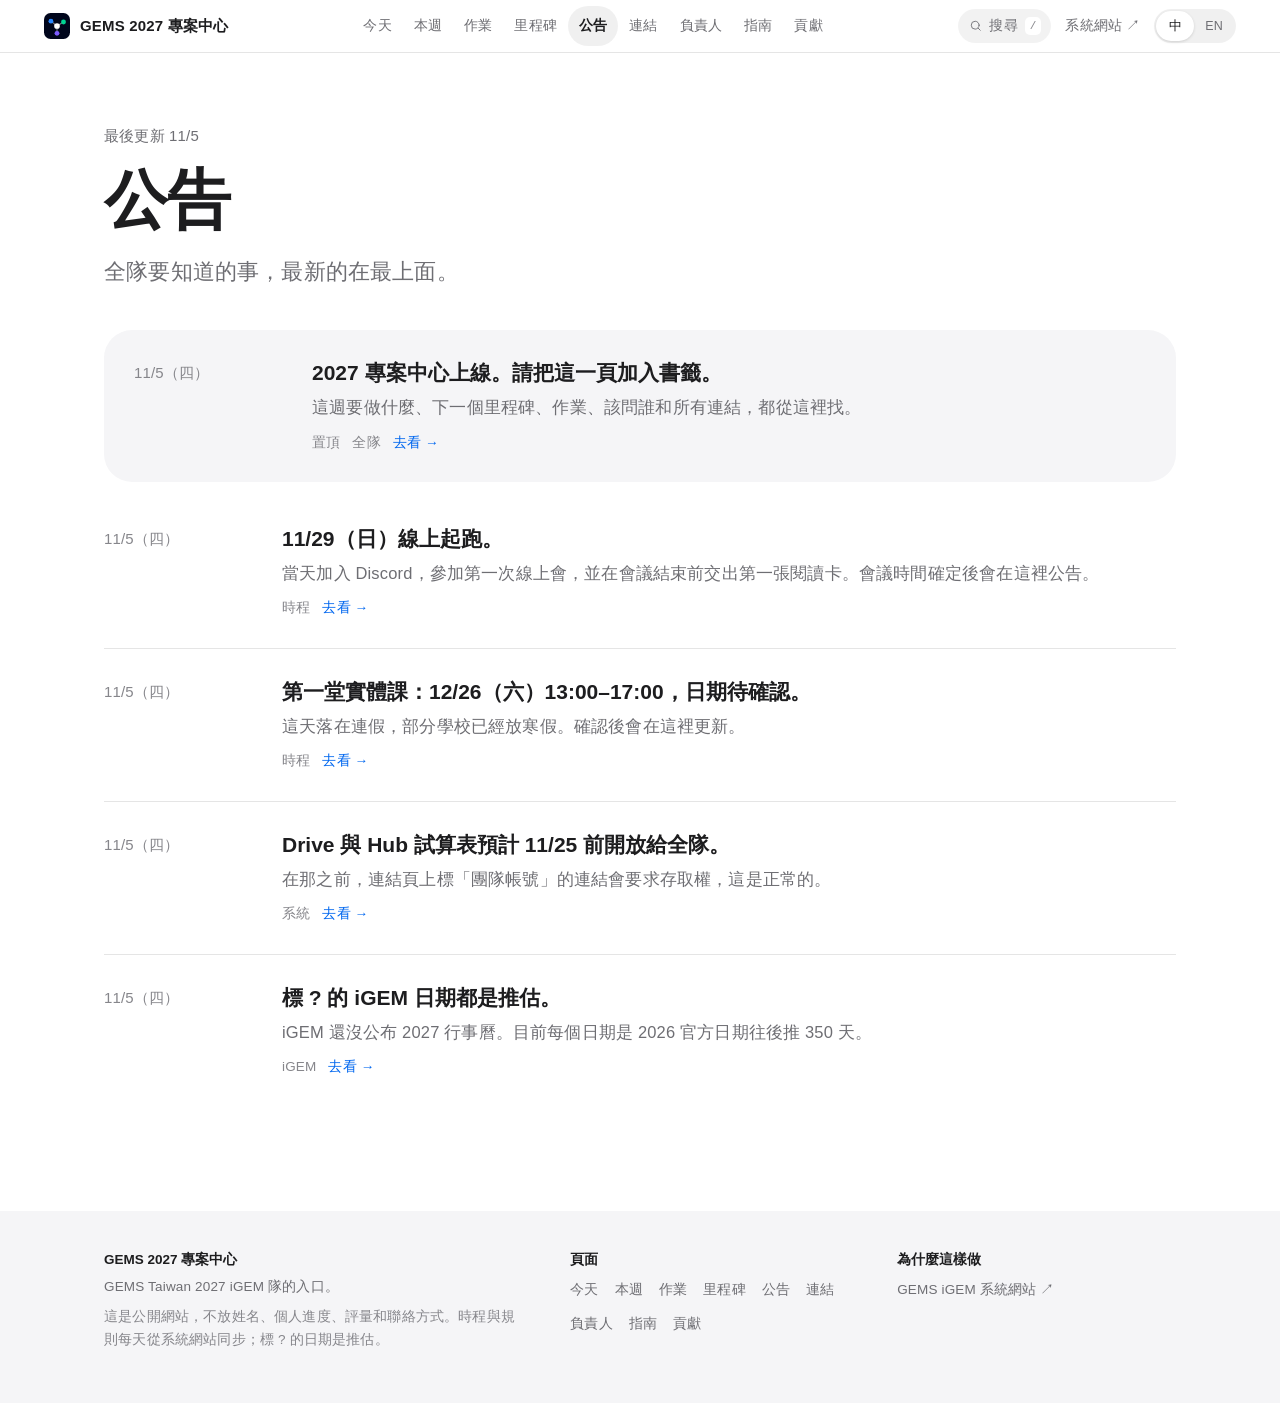
==== commit 60a28026: "Version 3: Today answers what to do now; fewer patterns; pages survive bad data Design and content -" ====
--- a/announcements.html
+++ b/announcements.html
@@ -6,7 +6,7 @@
 <title>公告 · GEMS 2027 專案中心</title>
 <meta name="description" content="Announcements for the GEMS Taiwan 2027 iGEM team, newest first.">
 <link rel="icon" href="data:image/svg+xml,%3Csvg xmlns='http://www.w3.org/2000/svg' viewBox='0 0 32 32'%3E%3Crect width='32' height='32' rx='8' fill='%2300061C'/%3E%3Cpath d='M16 16 8.5 10M16 16l8-5M16 16v9' stroke='%23fff' stroke-opacity='.45' stroke-width='1.5'/%3E%3Ccircle cx='8.5' cy='10' r='3' fill='%232887FF'/%3E%3Ccircle cx='24' cy='11' r='3' fill='%2300D492'/%3E%3Ccircle cx='16' cy='25' r='3' fill='%237C5CFF'/%3E%3Ccircle cx='16' cy='16' r='3.5' fill='%23fff'/%3E%3C/svg%3E">
-<link rel="stylesheet" href="assets/hub.css">
+<link rel="stylesheet" href="assets/hub.css?v=3">
 </head>
 <body data-page="news">
 
@@ -14,13 +14,13 @@
 <main id="main"></main>
 <footer class="foot" id="foot"></footer>
 
-<script src="data/season.js"></script>
-<script src="data/announcements.js"></script>
-<script src="data/week.js"></script>
-<script src="data/homework.js"></script>
-<script src="data/links.js"></script>
-<script src="data/team.js"></script>
-<script src="data/attributions.js"></script>
-<script src="assets/hub.js"></script>
+<script src="data/season.js?v=3"></script>
+<script src="data/announcements.js?v=3"></script>
+<script src="data/week.js?v=3"></script>
+<script src="data/homework.js?v=3"></script>
+<script src="data/links.js?v=3"></script>
+<script src="data/team.js?v=3"></script>
+<script src="data/attributions.js?v=3"></script>
+<script src="assets/hub.js?v=3"></script>
 </body>
 </html>
--- a/assets/hub.css
+++ b/assets/hub.css
@@ -1,496 +1,450 @@
-/* GEMS iGEM 2027 Project Hub. Palette follows the ReLEAF road-to-Paris site; shell follows the System site. */
+/* GEMS 2027 Project Hub.
+   White page, soft grey tiles, hairline lists. Colour is kept for dots, key numbers and the one dark tile on Today.
+   Three containers only: a tile (.tile), a hairline list (.list, .lks, .ask …) and the timeline (.tl__i). */
 :root {
-  --navy: #00061C; --navy2: #0A1433;
+  --navy: #00061C; --navy2: #3B4A6B;
   --blue: #0167EF; --blue2: #2887FF; --sky: #61ABFE;
-  --green: #00B87A; --green2: #00D492; --mint: #E6FAF2;
-  --violet: #7C5CFF; --amber: #F59E0B; --red: #E5484D; --teal: #00A3C4; --pink: #E8548F;
-  --ink: #1D1D1F; --ink2: #6E6E73; --ink3: #86868B;
-  --bg: #F5F5F7; --card: #FFFFFF; --line: rgba(0, 0, 0, .08); --line2: rgba(0, 0, 0, .14);
-  --tint: #EEF4FE;
-  --grad: linear-gradient(100deg, var(--blue) 0%, var(--teal) 50%, var(--green) 100%);
-  --soft: linear-gradient(160deg, #EEF4FE, #E6FAF2);
-  --r: 22px; --r2: 14px;
-  --shadow: 0 1px 2px rgba(0, 6, 28, .04), 0 8px 28px rgba(0, 6, 28, .06);
-  --nav-h: 56px;
+  --green: #00B87A; --green2: #00D492;
+  --violet: #7C5CFF; --amber: #D99A0B; --red: #E5484D; --teal: #00A3C4; --pink: #E8548F;
+  --ink: #1D1D1F; --ink2: #6E6E73; --ink3: #86868B; --ink4: #C7C7CC;
+  --bg: #FFFFFF; --tile: #F5F5F7; --tile2: #E8E8ED;
+  --line: rgba(0, 0, 0, .1);
+  --r: 28px;
+  --nav-h: 52px;
   --font: -apple-system, BlinkMacSystemFont, "SF Pro Text", "SF Pro Display", "Helvetica Neue", "PingFang TC", "Noto Sans TC", "Microsoft JhengHei", Arial, sans-serif;
   --mono: ui-monospace, "SF Mono", Menlo, Consolas, monospace;
   color-scheme: light;
 }
 * { box-sizing: border-box; }
-html { scroll-behavior: smooth; scroll-padding-top: calc(var(--nav-h) + 16px); -webkit-text-size-adjust: 100%; }
-body { margin: 0; background: var(--bg); color: var(--ink); font: 16px/1.5 var(--font); letter-spacing: -.01em; -webkit-font-smoothing: antialiased; overflow-x: hidden; }
-h1, h2, h3, h4, p, ol, ul, dl, dd, figure { margin: 0; padding: 0; }
+html { scroll-behavior: smooth; scroll-padding-top: calc(var(--nav-h) + 20px); -webkit-text-size-adjust: 100%; }
+body { margin: 0; background: var(--bg); color: var(--ink); font: 17px/1.47 var(--font); letter-spacing: -.012em; -webkit-font-smoothing: antialiased; overflow-x: hidden; }
+h1, h2, h3, h4, h5, p, ol, ul, dl, dd, figure { margin: 0; padding: 0; }
 ol, ul { list-style: none; }
-h1, h2, h3 { letter-spacing: -.025em; line-height: 1.1; text-wrap: balance; }
+h1, h2, h3, h4 { letter-spacing: -.022em; line-height: 1.15; font-weight: 600; text-wrap: balance; }
 p, li { text-wrap: pretty; }
 a { color: inherit; text-decoration: none; }
-button, input, select { font: inherit; color: inherit; letter-spacing: inherit; }
+i { font-style: normal; }
+button, input { font: inherit; color: inherit; letter-spacing: inherit; }
 button { background: none; border: 0; cursor: pointer; text-align: left; padding: 0; }
-code, kbd { font-family: var(--mono); font-size: .88em; }
-::selection { background: rgba(1, 103, 239, .18); }
-:focus-visible { outline: 2px solid var(--blue2); outline-offset: 2px; border-radius: 8px; }
-html:lang(zh-Hant) body { letter-spacing: .01em; line-height: 1.62; }
-html:lang(zh-Hant) h1, html:lang(zh-Hant) h2, html:lang(zh-Hant) h3 { letter-spacing: 0; line-height: 1.25; }
-.wrap { max-width: 1160px; margin: 0 auto; padding: 0 22px; }
+code, kbd { font-family: var(--mono); font-size: .86em; }
+::selection { background: rgba(1, 103, 239, .16); }
+:focus-visible { outline: 2px solid var(--blue2); outline-offset: 3px; border-radius: 8px; }
+html:lang(zh-Hant) body { letter-spacing: .01em; line-height: 1.65; }
+html:lang(zh-Hant) :is(h1, h2, h3, h4) { letter-spacing: 0; line-height: 1.3; }
+.wrap { max-width: 1120px; margin: 0 auto; padding: 0 24px; }
 .tn { font-variant-numeric: tabular-nums; }
-svg.i { width: 1em; height: 1em; flex: none; fill: none; stroke: currentColor; stroke-width: 1.7; stroke-linecap: round; stroke-linejoin: round; }
+svg.i { width: 1em; height: 1em; flex: none; fill: none; stroke: currentColor; stroke-width: 1.6; stroke-linecap: round; stroke-linejoin: round; }
 
 /* ---------- nav ---------- */
-.nav { position: sticky; top: 0; z-index: 50; background: rgba(245, 245, 247, .78); backdrop-filter: saturate(180%) blur(20px); -webkit-backdrop-filter: saturate(180%) blur(20px); box-shadow: 0 1px 0 var(--line); }
-.nav__in { max-width: 1280px; margin: 0 auto; height: var(--nav-h); padding: 0 22px; display: flex; align-items: center; gap: 12px; }
+.nav { position: sticky; top: 0; z-index: 50; background: rgba(255, 255, 255, .82); backdrop-filter: saturate(180%) blur(20px); -webkit-backdrop-filter: saturate(180%) blur(20px); box-shadow: 0 1px 0 var(--line); }
+.nav__in { max-width: 1240px; margin: 0 auto; height: var(--nav-h); padding: 0 24px; display: flex; align-items: center; gap: 12px; }
 .brand { display: flex; align-items: center; gap: 10px; flex: none; }
-.brand svg { width: 28px; height: 28px; flex: none; }
-.brand b { display: block; font-size: 15px; font-weight: 700; line-height: 1.1; letter-spacing: -.01em; white-space: nowrap; }
-.brand b i { font-style: normal; }
-.brand small { display: block; font-size: 10px; font-weight: 600; letter-spacing: .13em; text-transform: uppercase; color: var(--ink3); margin-top: 2px; white-space: nowrap; }
-.nav__links { display: flex; gap: 1px; margin: 0 auto; font-size: 13.5px; min-width: 0; }
-.nav__links a { padding: 6px 10px; border-radius: 999px; color: var(--ink2); white-space: nowrap; transition: color .2s, background .2s; }
-.nav__links a:hover { color: var(--ink); background: rgba(0, 0, 0, .05); }
-.nav__links a[aria-current="page"] { color: var(--ink); background: #fff; font-weight: 600; box-shadow: 0 1px 3px rgba(0, 0, 0, .1); }
+.brand svg { width: 26px; height: 26px; flex: none; }
+.brand b { font-size: 15px; font-weight: 600; white-space: nowrap; }
+.nav__links { display: flex; margin: 0 auto; font-size: 14px; min-width: 0; }
+.nav__links a { padding: 8px 11px; border-radius: 999px; color: var(--ink2); white-space: nowrap; transition: color .2s; }
+.nav__links a:hover { color: var(--ink); }
+.nav__links a[aria-current="page"] { color: var(--ink); font-weight: 600; background: rgba(0, 0, 0, .06); }
 .nav__act { display: flex; align-items: center; gap: 8px; flex: none; }
-.find { display: flex; align-items: center; gap: 8px; height: 32px; padding: 0 10px 0 11px; border-radius: 999px; background: rgba(0, 0, 0, .05); color: var(--ink2); font-size: 13px; white-space: nowrap; transition: background .2s; }
+.find { display: flex; align-items: center; gap: 7px; height: 34px; padding: 0 10px 0 11px; border-radius: 999px; background: rgba(0, 0, 0, .05); color: var(--ink2); font-size: 13.5px; white-space: nowrap; transition: background .2s, color .2s; }
 .find:hover { background: rgba(0, 0, 0, .09); color: var(--ink); }
-.find kbd { font-size: 11px; padding: 1px 5px; border-radius: 5px; background: #fff; color: var(--ink3); box-shadow: 0 0 0 1px var(--line); }
-.syslink { display: inline-flex; align-items: center; gap: 5px; height: 32px; padding: 0 12px; border-radius: 999px; font-size: 13px; font-weight: 600; color: #fff; background: var(--navy); white-space: nowrap; }
-.syslink:hover { background: var(--navy2); }
-.lang { position: relative; display: flex; background: rgba(0, 0, 0, .06); border-radius: 999px; padding: 2px; flex: none; }
-.lang button { font-size: 12px; font-weight: 600; padding: 5px 11px; border-radius: 999px; color: var(--ink2); min-width: 40px; text-align: center; transition: color .25s, background .25s, box-shadow .25s; }
+.find kbd { font-size: 11px; padding: 0 5px; border-radius: 5px; background: #fff; color: var(--ink3); }
+.syslink { font-size: 13.5px; color: var(--ink2); padding: 0 6px; white-space: nowrap; }
+.syslink:hover { color: var(--ink); }
+.lang { display: flex; background: rgba(0, 0, 0, .06); border-radius: 999px; padding: 2px; flex: none; }
+.lang button { font-size: 12.5px; font-weight: 500; height: 30px; padding: 0 11px; border-radius: 999px; color: var(--ink2); min-width: 38px; text-align: center; }
 .lang button[aria-pressed="true"] { background: #fff; color: var(--ink); box-shadow: 0 1px 3px rgba(0, 0, 0, .14); }
 @media (max-width: 1100px) {
   :root { --nav-h: 96px; }
-  .nav__in { flex-wrap: wrap; align-content: center; gap: 4px 10px; padding: 0 16px; }
+  .nav__in { flex-wrap: wrap; align-content: center; gap: 2px 10px; padding: 0 18px; }
   .brand { flex: 1; }
-  .nav__links { order: 3; flex: 0 0 calc(100% + 32px); margin: 0 -16px; padding: 0 12px 2px; overflow-x: auto; scrollbar-width: none; }
+  .nav__links { order: 3; flex: 0 0 calc(100% + 36px); margin: 0 -18px; padding: 0 8px 2px; overflow-x: auto; scrollbar-width: none; }
   .nav__links::-webkit-scrollbar { display: none; }
 }
 @media (max-width: 560px) {
-  .find span, .find kbd, .syslink span { display: none; }
+  .nav__in { padding: 0 14px; }
+  .nav__links { flex-basis: calc(100% + 28px); margin: 0 -14px; padding: 0 4px 2px; }
+  .find span, .find kbd, .syslink { display: none; }
   .find { width: 34px; padding: 0; justify-content: center; }
-  .syslink { width: 34px; padding: 0; justify-content: center; }
-  .brand small { display: none; }
-  .brand { gap: 8px; }
-  .brand svg { width: 26px; height: 26px; }
-  .brand b { font-size: 14px; }
-  .nav__act { gap: 6px; }
-  .lang button { min-width: 34px; padding: 5px 8px; }
+  .brand b { font-size: 14.5px; }
 }
-@media (max-width: 420px) { .brand b i { display: none; } }
-
-/* ---------- page head ---------- */
-.ph { padding: 56px 0 26px; }
-.ph--home { padding: 64px 0 30px; }
-.eyebrow { display: flex; flex-wrap: wrap; align-items: center; gap: 8px; font-size: 13.5px; font-weight: 600; color: var(--blue); margin-bottom: 14px; }
-.eyebrow i { width: 7px; height: 7px; border-radius: 50%; background: var(--green); box-shadow: 0 0 0 4px rgba(0, 184, 122, .16); }
-.eyebrow span + span::before { content: "·"; margin-right: 8px; color: var(--ink3); }
-.eyebrow span { color: var(--ink2); }
-.eyebrow span:first-of-type { color: var(--blue); }
-.h1 { font-size: clamp(34px, 5.4vw, 60px); font-weight: 700; letter-spacing: -.035em; line-height: 1.06; }
-.h1 em { font-style: normal; background: var(--grad); -webkit-background-clip: text; background-clip: text; color: transparent; }
-.lede { font-size: clamp(16.5px, 1.7vw, 19px); color: var(--ink2); max-width: 680px; margin-top: 14px; line-height: 1.5; }
-html:lang(zh-Hant) .lede { line-height: 1.7; }
-.sec { padding: 26px 0; }
-.sec:last-of-type { padding-bottom: 80px; }
-.h2 { font-size: 24px; font-weight: 700; margin-bottom: 4px; }
-.sub { color: var(--ink2); font-size: 15px; margin-bottom: 18px; max-width: 720px; }
-.h2row { display: flex; flex-wrap: wrap; align-items: baseline; justify-content: space-between; gap: 6px 16px; margin-bottom: 14px; }
-.h2row .h2 { margin: 0; }
-.more { display: inline-flex; align-items: center; gap: 4px; font-size: 14px; font-weight: 600; color: var(--blue); white-space: nowrap; }
-.more:hover { text-decoration: underline; }
+
+/* ---------- type and layout ---------- */
+.ph { padding: 72px 0 24px; }
+.eyebrow { display: flex; flex-wrap: wrap; gap: 2px 10px; font-size: 15px; font-weight: 500; color: var(--ink2); margin-bottom: 14px; }
+.eyebrow span + span::before { content: "·"; margin-right: 10px; color: var(--ink4); }
+.h1 { font-size: clamp(36px, 6vw, 64px); font-weight: 700; letter-spacing: -.035em; line-height: 1.06; }
+html:lang(zh-Hant) .h1 { letter-spacing: -.01em; line-height: 1.18; }
+.h1 b { color: var(--blue); }
+.lede { font-size: clamp(18px, 2vw, 22px); line-height: 1.45; color: var(--ink2); margin-top: 16px; }
+html:lang(zh-Hant) .lede { line-height: 1.62; }
+.sec { padding: 40px 0; }
+.sec--first { padding-top: 16px; }
+.sec:last-child, .gsec:last-child { padding-bottom: 104px; }
+.h2 { font-size: clamp(24px, 3vw, 32px); font-weight: 700; letter-spacing: -.028em; }
+.h2--gap { margin-top: 80px; }
+.sub { color: var(--ink2); font-size: 16.5px; margin-top: 8px; }
+.h2row { display: flex; flex-wrap: wrap; align-items: baseline; justify-content: space-between; gap: 6px 20px; }
+.h2 + *, .sub + *, .h2row + * { margin-top: 24px; }
+.h2 + .sub, .h2row + .sub { margin-top: 8px; }
+.more { display: inline-flex; align-items: center; gap: 4px; font-size: 15px; color: var(--blue); white-space: nowrap; }
+.more:hover, .note a:hover, .sub a:hover, small a:hover, dd a:hover { text-decoration: underline; text-underline-offset: 3px; }
+.note a, .sub a, small a, dd a, .more a { color: var(--blue); }
 .muted { color: var(--ink3); }
-.small { font-size: 13px; }
-
-/* ---------- search box on Today ---------- */
-.bigfind { display: flex; align-items: center; gap: 12px; width: 100%; max-width: 680px; height: 54px; margin-top: 26px; padding: 0 16px 0 18px; border-radius: 999px; background: #fff; box-shadow: var(--shadow), 0 0 0 1px var(--line); color: var(--ink3); font-size: 16px; transition: box-shadow .2s; }
-.bigfind:hover { box-shadow: 0 2px 6px rgba(0, 6, 28, .06), 0 12px 34px rgba(1, 103, 239, .14), 0 0 0 1px rgba(1, 103, 239, .35); }
-.bigfind svg { font-size: 19px; color: var(--blue); }
-.bigfind span { flex: 1; overflow: hidden; white-space: nowrap; text-overflow: ellipsis; }
-.bigfind kbd { font-size: 12px; padding: 2px 7px; border-radius: 6px; background: var(--bg); color: var(--ink2); }
-.tries { display: flex; flex-wrap: wrap; gap: 6px; margin-top: 12px; font-size: 13px; color: var(--ink3); align-items: center; }
-.tries button { padding: 3px 10px; border-radius: 999px; background: rgba(0, 0, 0, .05); color: var(--ink2); }
-.tries button:hover { background: rgba(1, 103, 239, .1); color: var(--blue); }
-
-/* ---------- cards and grid ---------- */
-.grid { display: grid; grid-template-columns: repeat(12, minmax(0, 1fr)); gap: 16px; }
-.c3 { grid-column: span 3; } .c4 { grid-column: span 4; } .c5 { grid-column: span 5; } .c6 { grid-column: span 6; } .c7 { grid-column: span 7; } .c8 { grid-column: span 8; } .c12 { grid-column: span 12; }
-@media (max-width: 960px) { .c3, .c4, .c5, .c6, .c7, .c8 { grid-column: span 12; } }
-.card { position: relative; background: var(--card); border-radius: var(--r); box-shadow: var(--shadow); padding: 22px 22px 20px; min-width: 0; }
-.card--top { border-top: 3px solid var(--c, var(--blue)); }
-.card--soft { background: var(--soft); box-shadow: none; }
-.card__h { display: flex; align-items: center; justify-content: space-between; gap: 10px; margin-bottom: 14px; }
-.card__h h2, .card__h h3 { font-size: 13px; font-weight: 700; letter-spacing: .05em; text-transform: uppercase; color: var(--c, var(--blue)); display: flex; align-items: center; gap: 7px; }
-html:lang(zh-Hant) .card__h h2, html:lang(zh-Hant) .card__h h3 { letter-spacing: .08em; font-size: 13.5px; }
-.card__h svg { font-size: 16px; }
-.empty { padding: 18px; border-radius: var(--r2); background: var(--bg); color: var(--ink2); font-size: 14.5px; }
-
-/* chips */
-.chip { display: inline-flex; align-items: center; gap: 5px; height: 24px; padding: 0 9px; border-radius: 999px; font-size: 12px; font-weight: 600; white-space: nowrap; background: rgba(0, 0, 0, .05); color: var(--ink2); }
-.chip--blue { background: rgba(1, 103, 239, .1); color: var(--blue); }
-.chip--green { background: rgba(0, 184, 122, .13); color: #007A52; }
-.chip--violet { background: rgba(124, 92, 255, .12); color: #5B3FE0; }
-.chip--amber { background: rgba(245, 158, 11, .16); color: #9A5B00; }
-.chip--red { background: rgba(229, 72, 77, .12); color: #C4353A; }
-.chip--navy { background: var(--navy); color: #fff; }
-.chip--line { background: none; box-shadow: inset 0 0 0 1px var(--line2); }
-a.chip:hover, button.chip:hover { filter: brightness(.95); }
-.seat { display: inline-flex; align-items: center; gap: 6px; height: 24px; padding: 0 9px 0 4px; border-radius: 999px; font-size: 12px; font-weight: 600; background: rgba(0, 0, 0, .05); color: var(--ink); white-space: nowrap; }
-.seat code { font-size: 10.5px; font-weight: 700; padding: 2px 5px; border-radius: 999px; background: var(--c, var(--ink2)); color: #fff; letter-spacing: .02em; }
-a.seat:hover { background: rgba(0, 0, 0, .09); }
-.nid { font-family: var(--mono); font-size: 11.5px; font-weight: 600; padding: 2px 6px; border-radius: 6px; background: rgba(0, 0, 0, .06); color: var(--ink2); white-space: nowrap; }
-a.nid:hover { background: rgba(1, 103, 239, .12); color: var(--blue); }
-
-/* buttons, segmented controls */
-.btn { display: inline-flex; align-items: center; gap: 7px; height: 40px; padding: 0 18px; border-radius: 999px; font-size: 14.5px; font-weight: 600; color: #fff; background: var(--grad); white-space: nowrap; box-shadow: 0 6px 18px rgba(1, 103, 239, .22); transition: transform .15s, box-shadow .2s; }
-.btn:hover { transform: translateY(-1px); box-shadow: 0 10px 24px rgba(1, 103, 239, .28); }
-.btn--ghost { color: var(--ink); background: #fff; box-shadow: 0 0 0 1px var(--line2); }
-.btn--ghost:hover { box-shadow: 0 0 0 1px var(--ink3); }
-.btn--s { height: 32px; padding: 0 13px; font-size: 13px; }
-.seg { display: inline-flex; flex-wrap: wrap; gap: 4px; }
-.seg button { height: 32px; padding: 0 13px; border-radius: 999px; font-size: 13.5px; font-weight: 500; color: var(--ink2); background: rgba(0, 0, 0, .05); display: inline-flex; align-items: center; gap: 6px; white-space: nowrap; transition: background .2s, color .2s; }
-.seg button:hover { background: rgba(0, 0, 0, .09); color: var(--ink); }
-.seg button[aria-pressed="true"] { background: var(--navy); color: #fff; font-weight: 600; }
-.seg button i { width: 8px; height: 8px; border-radius: 50%; background: var(--c, var(--ink3)); }
-.seg button small { font-size: 11.5px; opacity: .7; }
-.bar { display: flex; flex-wrap: wrap; align-items: center; gap: 10px 14px; margin-bottom: 18px; }
-.q { flex: 1; min-width: 200px; max-width: 360px; height: 36px; padding: 0 14px; border-radius: 999px; border: 0; background: #fff; box-shadow: 0 0 0 1px var(--line2); font-size: 14px; }
-.q:focus { outline: none; box-shadow: 0 0 0 2px var(--blue2); }
-
-/* "view as" */
-.me { display: flex; flex-wrap: wrap; align-items: center; gap: 8px 12px; padding: 12px 16px; border-radius: var(--r2); background: #fff; box-shadow: 0 0 0 1px var(--line); margin-bottom: 18px; }
-.me__l { font-size: 13px; font-weight: 600; color: var(--ink2); display: flex; align-items: center; gap: 6px; }
-.me select { height: 32px; border-radius: 999px; border: 0; background: rgba(0, 0, 0, .05); padding: 0 12px; font-size: 13.5px; max-width: 220px; }
-.me__note { font-size: 12.5px; color: var(--ink3); margin-left: auto; }
-@media (max-width: 760px) { .me__note { margin-left: 0; flex-basis: 100%; } }
+.note { font-size: 14px; color: var(--ink3); margin-top: 16px; }
+.empty { color: var(--ink2); font-size: 16px; }
+.warn { margin-top: 20px; padding: 14px 20px; border-radius: 18px; background: var(--tile); font-size: 14.5px; color: var(--ink); }
+.warn::before { content: ""; display: inline-block; width: 7px; height: 7px; border-radius: 50%; background: var(--red); margin-right: 9px; vertical-align: 1px; }
+.grid { display: grid; grid-template-columns: repeat(12, minmax(0, 1fr)); gap: 20px; }
+.c5 { grid-column: span 5; } .c7 { grid-column: span 7; } .c12 { grid-column: span 12; }
+.cols { display: grid; grid-template-columns: minmax(0, 7fr) minmax(0, 5fr); gap: 20px; align-items: start; }
+.cols > div { display: grid; gap: 20px; min-width: 0; }
+@media (max-width: 900px) { .c5, .c7 { grid-column: span 12; } .cols { grid-template-columns: minmax(0, 1fr); } .grid, .cols, .cols > div { gap: 14px; } }
+@media (max-width: 640px) { .wrap { padding: 0 20px; } .ph { padding: 44px 0 20px; } .sec { padding: 32px 0; } .sec--first { padding-top: 12px; } }
+
+/* A tile is the one box: soft grey, no border, no shadow. */
+.tile { background: var(--tile); border-radius: var(--r); padding: 28px 30px 30px; min-width: 0; }
+.th { display: flex; flex-wrap: wrap; align-items: baseline; justify-content: space-between; gap: 2px 12px; margin-bottom: 16px; }
+.th h2 { font-size: 15px; font-weight: 600; color: var(--ink2); letter-spacing: 0; }
+.th .more { font-size: 14px; }
+@media (max-width: 640px) { .tile { padding: 22px 20px 24px; border-radius: 24px; } }
+
+/* A hairline list is the other container. */
+.list > li { padding: 14px 0; border-top: 1px solid var(--line); min-width: 0; }
+.list > li:first-child { border-top: 0; padding-top: 0; }
+.list > li:last-child { padding-bottom: 0; }
+.list h3 { font-size: 17px; font-weight: 600; line-height: 1.4; letter-spacing: -.012em; }
+.list p { font-size: 15px; color: var(--ink2); margin-top: 3px; }
+.list p b { font-weight: 600; color: var(--ink); }
+.list small { display: block; font-size: 13.5px; color: var(--ink3); margin-top: 3px; }
+.list code { display: block; font-size: 12.5px; color: var(--ink3); margin-top: 4px; word-break: break-word; }
+.list--date > li { display: grid; grid-template-columns: 58px minmax(0, 1fr); gap: 0 10px; align-items: baseline; }
+.list--date time { font-size: 14px; color: var(--ink3); font-variant-numeric: tabular-nums; white-space: nowrap; }
+.list--date time.is-soon { color: var(--red); font-weight: 600; }
+.list--date a, .list--date span { font-size: 16.5px; font-weight: 600; line-height: 1.4; }
+.list--date a:hover { color: var(--blue); }
+.list--cols { display: grid; grid-template-columns: 1fr 1fr; gap: 0 56px; }
+.list--cols > li, .list--cols > li:first-child { border-top: 1px solid var(--line); padding: 16px 0 18px; }
+@media (max-width: 860px) { .list--cols { grid-template-columns: 1fr; } }
+.goals > li { display: grid; grid-template-columns: 18px minmax(0, 1fr); gap: 10px; }
+.goals > li > i { width: 6px; height: 6px; border-radius: 50%; background: var(--ink4); margin: .62em 0 0 4px; }
+.goals > li > svg { font-size: 17px; color: var(--green); margin-top: .28em; stroke-width: 2.2; }
+.goals p { font-size: 17px; line-height: 1.45; color: var(--ink); margin: 0; }
+html:lang(zh-Hant) .goals p { line-height: 1.55; }
+.goals .is-done p { color: var(--ink3); }
 
 /* ---------- Today ---------- */
-.next { display: grid; gap: 4px; }
+.tile--dark { background: var(--navy); color: #fff; background-image: radial-gradient(90% 70% at 100% 0%, rgba(1, 103, 239, .5), transparent 62%), radial-gradient(70% 60% at 0% 100%, rgba(0, 184, 122, .26), transparent 62%); }
+.tile--dark .th h2 { color: rgba(255, 255, 255, .62); }
 .next__n { display: flex; align-items: baseline; gap: 10px; }
-.next__n b { font-size: clamp(64px, 9vw, 96px); font-weight: 700; letter-spacing: -.05em; line-height: .95; background: var(--grad); -webkit-background-clip: text; background-clip: text; color: transparent; }
-.next__n span { font-size: 17px; font-weight: 600; color: var(--ink2); }
-.next__t { font-size: 22px; font-weight: 700; margin-top: 8px; line-height: 1.2; }
-.next__d { font-size: 14px; color: var(--ink2); margin-top: 4px; }
-.next__pass { margin-top: 14px; padding: 12px 14px; border-radius: var(--r2); background: var(--bg); font-size: 14px; }
-.next__pass b { display: block; font-size: 11.5px; letter-spacing: .06em; text-transform: uppercase; color: var(--ink3); margin-bottom: 2px; }
-.next__who { display: flex; flex-wrap: wrap; gap: 6px 14px; margin-top: 12px; font-size: 13px; color: var(--ink2); }
-.next__who b { color: var(--ink); font-weight: 600; }
-.after { margin-top: 16px; border-top: 1px solid var(--line); }
-.after a { display: grid; grid-template-columns: 74px 1fr auto; gap: 10px; align-items: baseline; padding: 9px 0; border-bottom: 1px solid var(--line); font-size: 14px; }
-.after a:hover span { color: var(--blue); }
-.after time { color: var(--ink2); font-size: 13px; }
-.after small { color: var(--ink3); font-size: 12.5px; white-space: nowrap; }
-.after i { display: inline-block; width: 7px; height: 7px; border-radius: 50%; background: var(--c); margin-right: 7px; vertical-align: 1px; }
-
-.goal { display: grid; grid-template-columns: 22px 1fr; gap: 10px; padding: 11px 0; border-bottom: 1px solid var(--line); }
-.goal:last-child { border-bottom: 0; padding-bottom: 0; }
-.goal__box { width: 20px; height: 20px; margin-top: 2px; border-radius: 50%; box-shadow: inset 0 0 0 1.6px var(--line2); display: grid; place-items: center; color: #fff; font-size: 13px; }
-.goal.is-done .goal__box { background: var(--green); box-shadow: none; }
-.goal.is-done p { color: var(--ink3); text-decoration: line-through; text-decoration-color: var(--line2); }
-.goal p { font-size: 15px; font-weight: 500; }
-.goal__m { display: flex; flex-wrap: wrap; gap: 6px; margin-top: 6px; }
-.wk__theme { font-size: 20px; font-weight: 700; line-height: 1.25; }
-.wk__note { font-size: 14px; color: var(--ink2); margin-top: 4px; }
-.wk__range { font-size: 13px; color: var(--ink3); margin-bottom: 4px; }
-
-.ann { display: grid; grid-template-columns: auto 1fr; gap: 4px 12px; padding: 13px 0; border-bottom: 1px solid var(--line); }
-.ann:last-child { border-bottom: 0; padding-bottom: 0; }
-.ann:first-child { padding-top: 0; }
-.ann time { font-size: 12.5px; color: var(--ink3); padding-top: 2px; min-width: 44px; }
-.ann h3 { font-size: 15px; font-weight: 600; line-height: 1.4; letter-spacing: -.01em; }
-.ann p { grid-column: 2; font-size: 14px; color: var(--ink2); }
-.ann__m { grid-column: 2; display: flex; flex-wrap: wrap; align-items: center; gap: 8px; margin-top: 3px; }
-.ann--pin { margin: -6px -10px 6px; padding: 14px 14px !important; border-radius: var(--r2); background: var(--soft); border-bottom: 0; }
-.ann--big { padding: 20px 22px; background: #fff; border-radius: var(--r); box-shadow: var(--shadow); border: 0; margin-bottom: 12px; grid-template-columns: 1fr; }
-.ann--big h3 { font-size: 18px; }
-.ann--big p, .ann--big .ann__m { grid-column: 1; }
-.ann--big.ann--pin { margin: 0 0 12px; background: var(--soft); box-shadow: none; }
-.day { font-size: 13px; font-weight: 700; letter-spacing: .04em; color: var(--ink3); margin: 26px 0 10px; }
-
-.hwrow { display: grid; grid-template-columns: 1fr auto; gap: 4px 12px; padding: 11px 0; border-bottom: 1px solid var(--line); }
-.hwrow:last-child { border-bottom: 0; padding-bottom: 0; }
-.hwrow h3 { font-size: 15px; font-weight: 600; letter-spacing: -.01em; line-height: 1.35; }
-.hwrow h3 a:hover { color: var(--blue); }
-.hwrow small { grid-column: 1; font-size: 13px; color: var(--ink2); }
-
-.quick { display: grid; grid-template-columns: repeat(auto-fill, minmax(200px, 1fr)); gap: 10px; }
-.tile { display: grid; grid-template-columns: 38px 1fr; gap: 12px; align-items: center; padding: 12px 14px; border-radius: 16px; background: #fff; box-shadow: 0 0 0 1px var(--line); transition: box-shadow .2s, transform .15s; min-width: 0; }
-a.tile:hover { box-shadow: 0 0 0 1px rgba(1, 103, 239, .4), 0 8px 22px rgba(1, 103, 239, .12); transform: translateY(-1px); }
-.tile__i { width: 38px; height: 38px; border-radius: 11px; display: grid; place-items: center; font-size: 19px; background: color-mix(in srgb, var(--c, var(--blue)) 12%, #fff); color: var(--c, var(--blue)); }
-.tile b { display: block; font-size: 14.5px; font-weight: 600; line-height: 1.25; overflow: hidden; text-overflow: ellipsis; white-space: nowrap; }
-.tile small { display: block; font-size: 12px; color: var(--ink3); margin-top: 1px; }
-.tile.is-soon { opacity: .62; }
-
-.doors { display: grid; grid-template-columns: repeat(auto-fill, minmax(250px, 1fr)); gap: 14px; }
-.door { position: relative; display: block; padding: 20px 20px 18px; border-radius: var(--r); background: #fff; box-shadow: var(--shadow); border-top: 3px solid var(--c); transition: transform .18s, box-shadow .2s; }
-.door:hover { transform: translateY(-2px); box-shadow: 0 2px 4px rgba(0, 6, 28, .05), 0 16px 36px rgba(0, 6, 28, .1); }
-.door__i { width: 36px; height: 36px; border-radius: 10px; display: grid; place-items: center; font-size: 18px; background: color-mix(in srgb, var(--c) 12%, #fff); color: var(--c); margin-bottom: 12px; }
-.door h3 { font-size: 18px; font-weight: 700; }
-.door p { font-size: 14px; color: var(--ink2); margin-top: 5px; }
-.door__n { display: block; margin-top: 12px; font-size: 13px; color: var(--ink3); }
-.door__n b { color: var(--c); font-size: 15px; }
-
-.sysband { display: grid; grid-template-columns: 1fr auto; gap: 18px 28px; align-items: center; padding: 26px 28px; border-radius: var(--r); background: var(--navy); color: #fff; background-image: radial-gradient(60% 120% at 100% 0%, rgba(1, 103, 239, .55), transparent 60%), radial-gradient(50% 120% at 0% 100%, rgba(0, 184, 122, .35), transparent 60%); }
-.sysband h2 { font-size: 22px; font-weight: 700; }
-.sysband p { color: rgba(255, 255, 255, .72); font-size: 14.5px; margin-top: 6px; max-width: 620px; }
-.sysband__l { display: flex; flex-wrap: wrap; gap: 6px; margin-top: 14px; }
-.sysband__l a { font-size: 13px; padding: 5px 11px; border-radius: 999px; background: rgba(255, 255, 255, .1); color: rgba(255, 255, 255, .88); }
-.sysband__l a:hover { background: rgba(255, 255, 255, .2); }
-.sysband .btn { background: #fff; color: var(--navy); box-shadow: none; }
-@media (max-width: 760px) { .sysband { grid-template-columns: 1fr; padding: 22px; } }
+.next__n b { font-size: clamp(76px, 10vw, 112px); font-weight: 700; letter-spacing: -.05em; line-height: .95; }
+.next__n span { font-size: 18px; font-weight: 500; color: rgba(255, 255, 255, .7); }
+.next h3 { font-size: 26px; font-weight: 700; margin-top: 14px; }
+.next__d { font-size: 15px; color: rgba(255, 255, 255, .66); margin-top: 6px; }
+.next__pass { margin-top: 18px; font-size: 15px; line-height: 1.5; color: rgba(255, 255, 255, .9); }
+.next__pass span { display: block; font-size: 12.5px; color: rgba(255, 255, 255, .55); margin-bottom: 2px; }
+.next .list { margin-top: 22px; padding-top: 16px; border-top: 1px solid rgba(255, 255, 255, .16); }
+.next .list > li { border-color: rgba(255, 255, 255, .14); padding: 11px 0; }
+.next .list > li:first-child { padding-top: 0; }
+.next .list time { color: rgba(255, 255, 255, .5); }
+.next .list a { font-size: 15px; font-weight: 500; color: rgba(255, 255, 255, .92); }
+.next .list a:hover, .next .more { color: var(--sky); }
+.next .more { margin-top: 18px; }
+
+/* links: one row pattern on Today and on the Links page */
+.lks { display: grid; grid-template-columns: 1fr 1fr; gap: 0 56px; }
+.lks--3 { grid-template-columns: repeat(3, minmax(0, 1fr)); gap: 0 40px; }
+@media (max-width: 960px) { .lks--3 { grid-template-columns: 1fr 1fr; } }
+@media (max-width: 720px) { .lks, .lks--3 { grid-template-columns: 1fr; } }
+.lk { display: grid; grid-template-columns: 20px minmax(0, 1fr) auto; gap: 12px; align-items: start; padding: 14px 0; border-top: 1px solid var(--line); scroll-margin-top: calc(var(--nav-h) + 24px); border-radius: 4px; }
+.lk > svg { font-size: 18px; color: var(--ink3); margin-top: 4px; }
+.lk__main { min-width: 0; display: block; }
+.lk__main b { display: block; font-size: 16.5px; font-weight: 600; line-height: 1.4; transition: color .2s; }
+a.lk__main:hover b { color: var(--blue); }
+.lk__main small { display: block; font-size: 14.5px; color: var(--ink2); line-height: 1.5; margin-top: 1px; }
+.lk__main em { display: block; font-style: normal; font-size: 12.5px; color: var(--ink3); margin-top: 3px; }
+.lk.is-soon b { color: var(--ink2); }
+.lk > button { width: 40px; height: 40px; margin: -6px -10px -6px 0; border-radius: 50%; display: grid; place-items: center; font-size: 16px; color: var(--ink4); transition: background .2s, color .2s; }
+.lk > button:hover { background: var(--tile); color: var(--ink); }
+.lk > button[aria-pressed="true"] { color: var(--amber); }
+.lk > button[aria-pressed="true"] svg { fill: currentColor; }
 
 /* ---------- year ribbon ---------- */
-.rb { position: relative; padding: 22px 22px 16px; border-radius: var(--r); background: #fff; box-shadow: var(--shadow); overflow-x: auto; }
-.rb__in { position: relative; min-width: 760px; height: 118px; }
-.rb__months span { position: absolute; top: 0; font-size: 11.5px; color: var(--ink3); padding-left: 5px; border-left: 1px solid var(--line); height: 100%; }
-.rb__bands { position: absolute; left: 0; right: 0; top: 24px; height: 26px; }
-.rb__band { position: absolute; top: 0; height: 100%; border-radius: 7px; background: rgba(1, 103, 239, .1); color: var(--blue); font-size: 11.5px; font-weight: 600; display: flex; align-items: center; padding: 0 7px; overflow: hidden; white-space: nowrap; }
-.rb__band--crunch { background: rgba(245, 158, 11, .18); color: #9A5B00; }
-.rb__band--trip { background: rgba(124, 92, 255, .14); color: #5B3FE0; }
-.rb__band.is-now { background: var(--blue); color: #fff; }
+.rb { background: var(--tile); border-radius: var(--r); padding: 26px 30px 22px; overflow-x: auto; scrollbar-width: thin; }
+.rb__in { position: relative; height: 124px; }
+.rb__months span { position: absolute; top: 0; height: 100%; padding-left: 6px; font-size: 12px; color: var(--ink3); border-left: 1px solid rgba(0, 0, 0, .07); }
+.rb__bands { position: absolute; left: 0; right: 0; top: 28px; height: 24px; }
+.rb__band { position: absolute; top: 0; height: 100%; border-radius: 999px; background: #fff; color: var(--ink2); font-size: 11.5px; font-weight: 500; line-height: 24px; padding: 0 10px; overflow: hidden; white-space: nowrap; text-overflow: ellipsis; }
+.rb__band.is-now { background: var(--ink); color: #fff; }
 .rb__row { position: absolute; left: 0; right: 0; height: 18px; }
-.rb__row--deadline { top: 62px; } .rb__row--gate { top: 88px; }
-.rb__row small { position: absolute; left: 0; top: -1px; font-size: 10.5px; color: var(--ink3); background: #fff; padding-right: 6px; z-index: 1; }
-.rb__dot { position: absolute; top: 4px; width: 10px; height: 10px; margin-left: -5px; border-radius: 50%; background: var(--c); box-shadow: 0 0 0 2px #fff; transition: transform .15s; }
-.rb__dot:hover { transform: scale(1.5); z-index: 2; }
-.rb__dot.is-past { background: #C9CAD0; }
-.rb__dot.is-next { box-shadow: 0 0 0 2px #fff, 0 0 0 5px color-mix(in srgb, var(--c) 28%, transparent); }
-.rb__dot.is-dim { opacity: .22; }
-.rb__today { position: absolute; top: 0; bottom: 0; width: 2px; margin-left: -1px; background: var(--red); border-radius: 2px; z-index: 3; pointer-events: none; }
-.rb__today span { position: absolute; top: -2px; left: 5px; font-size: 10.5px; font-weight: 700; color: var(--red); white-space: nowrap; background: #fff; padding: 0 3px; }
-.legend { display: flex; flex-wrap: wrap; gap: 6px 16px; margin-top: 10px; font-size: 12.5px; color: var(--ink2); }
-.legend i { display: inline-block; width: 8px; height: 8px; border-radius: 50%; background: var(--c); margin-right: 6px; }
-
-/* ---------- week ---------- */
-.wknav { display: flex; flex-wrap: wrap; align-items: center; gap: 8px; margin-top: 20px; }
-.wknav .rnd { width: 36px; height: 36px; border-radius: 50%; background: #fff; box-shadow: 0 0 0 1px var(--line2); display: grid; place-items: center; font-size: 16px; }
-.wknav .rnd:hover { box-shadow: 0 0 0 1px var(--ink3); }
+.rb__row--a { top: 68px; } .rb__row--b { top: 96px; }
+.rb__row::before { content: ""; position: absolute; left: 0; right: 0; top: 8px; height: 1px; background: rgba(0, 0, 0, .09); }
+.rb__dot { position: absolute; top: 4px; width: 9px; height: 9px; margin-left: -4.5px; border-radius: 50%; background: var(--c); box-shadow: 0 0 0 3px var(--tile); transition: transform .15s; }
+.rb__dot::after { content: ""; position: absolute; inset: -8px; }
+.rb__dot:hover { transform: scale(1.6); z-index: 2; }
+.rb__dot.is-past { background: var(--ink4); }
+.rb__dot.is-next { box-shadow: 0 0 0 3px var(--tile), 0 0 0 5px var(--c); }
+.rb__dot.is-dim { opacity: .18; }
+.rb__today { position: absolute; top: 22px; bottom: 0; width: 1.5px; margin-left: -.75px; background: var(--ink); z-index: 3; pointer-events: none; }
+.rb__today span { position: absolute; top: -21px; left: 50%; transform: translateX(-50%); font-size: 11px; font-weight: 600; color: #fff; background: var(--ink); white-space: nowrap; padding: 1px 7px; border-radius: 999px; }
+.legend { display: flex; flex-wrap: wrap; gap: 6px 20px; margin-top: 14px; font-size: 13.5px; color: var(--ink2); }
+.legend i { display: inline-block; width: 7px; height: 7px; border-radius: 50%; background: var(--c); margin-right: 7px; vertical-align: 1px; }
+@media (max-width: 640px) { .rb { padding: 22px 20px 18px; border-radius: 24px; } }
+
+/* ---------- controls ---------- */
+.btn { display: inline-flex; align-items: center; height: 44px; padding: 0 22px; border-radius: 999px; font-size: 16px; font-weight: 500; color: #fff; background: var(--ink); white-space: nowrap; transition: background .2s; }
+.btn:hover { background: var(--blue); }
+.btn--ghost { color: var(--ink); background: none; box-shadow: inset 0 0 0 1px var(--ink4); }
+.btn--ghost:hover { background: var(--ink); color: #fff; box-shadow: none; }
+.btn--s { height: 40px; padding: 0 16px; font-size: 14.5px; }
+.seg { display: inline-flex; flex-wrap: wrap; gap: 6px; }
+.seg button { height: 38px; padding: 0 15px; border-radius: 999px; font-size: 14.5px; color: var(--ink2); background: var(--tile); display: inline-flex; align-items: center; gap: 7px; white-space: nowrap; transition: background .2s, color .2s; }
+.seg button:hover { background: var(--tile2); color: var(--ink); }
+.seg button[aria-pressed="true"] { background: var(--ink); color: #fff; }
+.seg button i { width: 7px; height: 7px; border-radius: 50%; background: var(--c, var(--ink3)); }
+.bar { display: flex; flex-wrap: wrap; align-items: center; gap: 12px 16px; }
+.bar__gap { flex: 1; }
+.bar + * { margin-top: 28px; }
+.q { flex: 1; min-width: 220px; max-width: 380px; height: 42px; padding: 0 18px; border-radius: 999px; border: 0; background: var(--tile); font-size: 16px; transition: box-shadow .2s, background .2s; }
+.q::placeholder { color: var(--ink3); }
+.q:focus { outline: none; background: #fff; box-shadow: 0 0 0 2px var(--blue2); }
+details.past { margin: 0 0 36px; }
+details.past > summary { display: inline-flex; align-items: center; gap: 8px; height: 38px; padding: 0 16px; border-radius: 999px; background: var(--tile); font-size: 14.5px; color: var(--ink2); cursor: pointer; list-style: none; transition: background .2s; }
+details.past > summary::-webkit-details-marker { display: none; }
+details.past > summary::after { content: ""; width: 6px; height: 6px; border-right: 1.5px solid; border-bottom: 1.5px solid; transform: rotate(45deg) translate(-1px, -1px); }
+details.past[open] > summary::after { transform: rotate(225deg) translate(-1px, -1px); }
+details.past > summary:hover { background: var(--tile2); color: var(--ink); }
+details.past > summary + * { margin-top: 28px; }
+.hws + details.past { margin: 36px 0 0; }
+.flash { animation: flash 1.8s ease; }
+@keyframes flash { 0%, 35% { box-shadow: 0 0 0 3px rgba(1, 103, 239, .55); } 100% { box-shadow: 0 0 0 3px rgba(1, 103, 239, 0); } }
+
+/* ---------- This week ---------- */
+.wknav { display: flex; flex-wrap: wrap; align-items: center; gap: 8px; margin-top: 24px; }
+.rnd { width: 44px; height: 44px; border-radius: 50%; background: var(--tile); display: grid; place-items: center; font-size: 17px; transition: background .2s; }
+.rnd:hover { background: var(--tile2); }
 .strip { display: grid; grid-template-columns: repeat(7, minmax(0, 1fr)); gap: 8px; }
-.sday { min-height: 118px; padding: 10px; border-radius: 16px; background: #fff; box-shadow: 0 0 0 1px var(--line); min-width: 0; }
-.sday.is-today { box-shadow: 0 0 0 2px var(--blue); }
-.sday.is-off { background: repeating-linear-gradient(135deg, #fff 0 8px, #F3F4F7 8px 16px); }
-.sday__h { display: flex; align-items: baseline; justify-content: space-between; font-size: 12px; color: var(--ink3); margin-bottom: 8px; }
-.sday__h b { font-size: 19px; font-weight: 700; color: var(--ink); letter-spacing: -.02em; }
-.sday.is-today .sday__h b { color: var(--blue); }
-.ev { display: block; padding: 4px 7px; border-radius: 8px; font-size: 12px; font-weight: 600; line-height: 1.3; margin-bottom: 4px; background: color-mix(in srgb, var(--c, var(--blue)) 12%, #fff); color: color-mix(in srgb, var(--c, var(--blue)) 78%, #000); overflow: hidden; }
-a.ev:hover { filter: brightness(.96); }
-.ev--soft { background: var(--bg); color: var(--ink2); font-weight: 500; }
-@media (max-width: 860px) {
-  .strip { grid-template-columns: 1fr; }
-  .sday { min-height: 0; display: grid; grid-template-columns: 62px 1fr; gap: 10px; align-items: start; }
-  .sday__h { display: block; margin: 0; }
-  .sday__h b { display: block; }
+.sday { padding: 12px 4px 10px; border-radius: 18px; background: var(--tile); text-align: center; min-width: 0; }
+.sday span { display: block; font-size: 12.5px; color: var(--ink3); }
+.sday b { display: block; font-size: 24px; font-weight: 700; letter-spacing: -.03em; line-height: 1.2; }
+.sday p { height: 8px; display: flex; justify-content: center; gap: 4px; margin-top: 6px; }
+.sday p i { width: 7px; height: 7px; border-radius: 50%; background: var(--c); }
+.sday.is-off b { color: var(--ink3); }
+.sday.is-today { background: var(--ink); color: #fff; }
+.sday.is-today span { color: rgba(255, 255, 255, .6); }
+@media (max-width: 560px) { .strip { gap: 4px; } .sday { border-radius: 14px; padding: 10px 2px 8px; } .sday b { font-size: 19px; } .sday span { font-size: 11.5px; } }
+
+/* ---------- Milestones: a timeline, not a stack of boxes ---------- */
+.tlm { margin-top: 48px; }
+.tlm:first-child { margin-top: 0; }
+.tlm > h3 { font-size: 20px; font-weight: 700; padding-bottom: 12px; border-bottom: 1px solid var(--line); }
+.tl__i { position: relative; display: grid; grid-template-columns: 136px minmax(0, 1fr); gap: 0 52px; padding: 24px 0; scroll-margin-top: calc(var(--nav-h) + 24px); border-radius: 22px; }
+.tl__i::after { content: ""; position: absolute; left: 161.5px; top: 0; bottom: 0; width: 1px; background: var(--line); }
+.tl__i:first-child::after { top: 32px; }
+.tl__i:last-child::after { bottom: calc(100% - 32px); }
+.tl__i:only-child::after { display: none; }
+.tl__when { text-align: right; }
+.tl__when time { display: block; font-size: 17px; font-weight: 600; line-height: 1.35; font-variant-numeric: tabular-nums; }
+.tl__when small { display: block; font-size: 13.5px; color: var(--ink3); margin-top: 2px; }
+.tl__body { position: relative; min-width: 0; }
+.tl__body::before { content: ""; position: absolute; left: -31px; top: 8px; width: 9px; height: 9px; border-radius: 50%; background: var(--c); box-shadow: 0 0 0 5px #fff; z-index: 1; }
+.tl__k { display: flex; flex-wrap: wrap; align-items: center; gap: 2px 12px; font-size: 13.5px; color: var(--ink3); margin-bottom: 4px; }
+.tl__k b { font-weight: 600; color: var(--ink); }
+.nid { font-family: var(--mono); font-size: 12px; color: var(--ink3); }
+.tl__i h4 { font-size: 21px; font-weight: 600; }
+.tl__i p { font-size: 16px; color: var(--ink2); margin-top: 8px; }
+.tl__i p b { font-weight: 600; color: var(--ink); margin-right: 8px; }
+.tl__i .tl__k { margin-top: 0; font-size: 13.5px; }
+.tl__i .tl__who { font-size: 14.5px; color: var(--ink3); }
+.tl__i.is-past { opacity: .55; }
+.tl__i.is-next .tl__body::before { box-shadow: 0 0 0 5px #fff, 0 0 0 7px var(--c); }
+.tl__i.is-next h4 { font-size: 26px; font-weight: 700; }
+@media (max-width: 720px) {
+  .tl__i { grid-template-columns: 1fr; padding: 18px 0 18px 26px; }
+  .tl__i::after { left: 4px; }
+  .tl__when { text-align: left; display: flex; gap: 10px; align-items: baseline; margin-bottom: 4px; }
+  .tl__body::before { left: -26px; top: -19px; }
 }
-.check { display: grid; grid-template-columns: 24px 1fr auto; gap: 10px; align-items: start; padding: 10px 0; border-bottom: 1px solid var(--line); cursor: pointer; }
-.check:last-child { border-bottom: 0; }
-.check input { appearance: none; -webkit-appearance: none; width: 22px; height: 22px; margin: 1px 0 0; border-radius: 7px; box-shadow: inset 0 0 0 1.6px var(--line2); display: grid; place-items: center; cursor: pointer; transition: background .15s; }
-.check input:checked { background: var(--green); box-shadow: none; }
-.check input:checked::after { content: ""; width: 10px; height: 6px; border-left: 2px solid #fff; border-bottom: 2px solid #fff; transform: rotate(-45deg) translate(1px, -1px); }
-.check span { font-size: 15px; }
-.check input:checked + span { color: var(--ink3); }
-.check small { font-size: 12.5px; color: var(--ink3); white-space: nowrap; padding-top: 2px; }
-.rec { display: grid; grid-template-columns: 1fr; gap: 2px; padding: 11px 0; border-bottom: 1px solid var(--line); }
-.rec:last-child { border-bottom: 0; }
-.rec h4 { font-size: 15px; font-weight: 600; display: flex; flex-wrap: wrap; align-items: center; gap: 8px; }
-.rec p { font-size: 13.5px; color: var(--ink2); }
-.rec code { color: var(--ink); background: var(--bg); padding: 1px 6px; border-radius: 6px; word-break: break-word; }
-
-/* ---------- milestones ---------- */
-.nm { margin-top: 26px; }
-.nm > h3 { font-size: 13px; font-weight: 700; letter-spacing: .05em; color: var(--ink3); margin-bottom: 10px; }
-.nd { display: grid; grid-template-columns: 96px 1fr; gap: 16px; padding: 16px 18px; border-radius: 18px; background: #fff; box-shadow: 0 0 0 1px var(--line); margin-bottom: 8px; border-left: 4px solid var(--c); scroll-margin-top: calc(var(--nav-h) + 20px); }
-.nd.is-past { opacity: .55; }
-.nd.is-next { box-shadow: 0 0 0 2px var(--c), 0 10px 28px color-mix(in srgb, var(--c) 16%, transparent); }
-.nd.is-flash, .flash { animation: flash 1.6s ease-out; }
-@keyframes flash { 0%, 30% { background: #FFF6D6; } 100% { background: #fff; } }
-.nd__when time { display: block; font-size: 15px; font-weight: 700; line-height: 1.25; }
-.nd__when small { display: block; font-size: 12px; color: var(--ink3); margin: 2px 0 6px; }
-.nd h4 { font-size: 17px; font-weight: 700; line-height: 1.3; letter-spacing: -.015em; display: flex; flex-wrap: wrap; align-items: center; gap: 8px; }
-.nd p { font-size: 14px; color: var(--ink2); margin-top: 5px; }
-.nd p b { color: var(--ink); font-weight: 600; margin-right: 6px; }
-.nd__m { display: flex; flex-wrap: wrap; align-items: center; gap: 6px 14px; margin-top: 10px; font-size: 13px; color: var(--ink2); }
-.nd__m b { color: var(--ink); font-weight: 600; }
-@media (max-width: 640px) { .nd { grid-template-columns: 1fr; gap: 6px; } .nd__when { display: flex; flex-wrap: wrap; gap: 8px; align-items: baseline; } .nd__when small { margin: 0; } }
-
-.cal { background: #fff; border-radius: var(--r); box-shadow: var(--shadow); padding: 18px; }
-.cal__h { display: flex; align-items: center; justify-content: space-between; gap: 10px; margin-bottom: 12px; }
-.cal__h h3 { font-size: 20px; font-weight: 700; }
+.cal__h { display: flex; align-items: center; justify-content: space-between; gap: 10px; margin-bottom: 18px; }
+.cal__h h3 { font-size: 26px; font-weight: 700; }
 .cal__h div { display: flex; gap: 6px; }
-.cal__h button { width: 34px; height: 34px; border-radius: 50%; background: var(--bg); display: grid; place-items: center; font-size: 15px; }
-.cal__h button.txt { width: auto; padding: 0 12px; font-size: 13px; font-weight: 600; border-radius: 999px; }
-.cal__h button:hover { background: #E8E8ED; }
-.cal__g { display: grid; grid-template-columns: repeat(7, minmax(0, 1fr)); gap: 1px; background: var(--line); border-radius: 14px; overflow: hidden; box-shadow: 0 0 0 1px var(--line); }
-.cal__w { background: #FAFAFC; text-align: center; font-size: 11.5px; font-weight: 600; color: var(--ink3); padding: 7px 0; }
-.cal__d { background: #fff; min-height: 96px; padding: 6px; min-width: 0; }
-.cal__d.is-out { background: #FAFAFC; }
-.cal__d.is-out > b { color: #C4C5CC; }
-.cal__d.is-shade { background: repeating-linear-gradient(135deg, #fff 0 8px, #F4F5F8 8px 16px); }
-.cal__d > b { display: inline-grid; place-items: center; min-width: 24px; height: 24px; padding: 0 4px; border-radius: 999px; font-size: 13px; font-weight: 600; margin-bottom: 3px; }
-.cal__d.is-today > b { background: var(--blue); color: #fff; }
-.cal__d .ev { font-size: 11px; padding: 3px 5px; border-radius: 6px; margin-bottom: 2px; white-space: nowrap; text-overflow: ellipsis; }
-.cal__band { font-size: 10.5px; color: var(--ink3); display: block; margin-bottom: 2px; white-space: nowrap; overflow: hidden; text-overflow: ellipsis; }
-@media (max-width: 700px) { .cal { padding: 12px; } .cal__d { min-height: 70px; padding: 3px; } .cal__d .ev { font-size: 0; height: 7px; padding: 0; background: var(--c, var(--blue)); border-radius: 4px; } .cal__band { display: none; } }
-
-/* ---------- homework ---------- */
-.hw { display: grid; grid-template-columns: 1fr 220px; gap: 18px 28px; padding: 22px; border-radius: var(--r); background: #fff; box-shadow: var(--shadow); margin-bottom: 14px; border-left: 4px solid var(--c, var(--blue)); scroll-margin-top: calc(var(--nav-h) + 20px); }
-.hw.is-closed { opacity: .6; }
-.hw__top { display: flex; flex-wrap: wrap; align-items: center; gap: 6px; margin-bottom: 8px; }
-.hw h3 { font-size: 20px; font-weight: 700; line-height: 1.25; }
-.hw p { font-size: 15px; color: var(--ink2); margin-top: 8px; max-width: 640px; }
-.hw dl { display: grid; grid-template-columns: auto 1fr; gap: 6px 12px; font-size: 13.5px; margin-top: 14px; }
+.cal__h button { width: 40px; height: 40px; border-radius: 50%; background: var(--tile); display: grid; place-items: center; font-size: 15px; transition: background .2s; }
+.cal__h button.txt { width: auto; padding: 0 16px; font-size: 14.5px; border-radius: 999px; }
+.cal__h button:hover { background: var(--tile2); }
+.cal__g { display: grid; grid-template-columns: repeat(7, minmax(0, 1fr)); border-top: 1px solid var(--line); }
+.cal__w { font-size: 12.5px; font-weight: 500; color: var(--ink3); padding: 10px 8px; }
+.cal__d { min-height: 108px; padding: 8px 8px 10px; min-width: 0; border-top: 1px solid var(--line); }
+.cal__d.is-out > b { color: var(--ink4); }
+.cal__d.is-shade { background: var(--tile); }
+.cal__d > b { display: inline-grid; place-items: center; min-width: 28px; height: 28px; padding: 0 5px; border-radius: 999px; font-size: 15px; font-weight: 500; margin: 0 0 4px -4px; font-variant-numeric: tabular-nums; }
+.cal__d.is-today > b { background: var(--ink); color: #fff; font-weight: 600; }
+.ev { display: block; position: relative; padding: 2px 0 2px 13px; font-size: 12px; font-weight: 500; line-height: 1.35; color: var(--ink); overflow: hidden; white-space: nowrap; text-overflow: ellipsis; }
+.ev::before { content: ""; position: absolute; left: 0; top: .55em; width: 6px; height: 6px; border-radius: 50%; background: var(--c); }
+a.ev:hover { color: var(--blue); }
+span.ev { color: var(--ink3); font-weight: 400; }
+.band { display: block; font-size: 11.5px; color: var(--ink3); margin-top: 4px; }
+@media (max-width: 700px) { .cal__d { min-height: 60px; padding: 4px; } .cal__d > b { margin-left: 0; font-size: 13px; min-width: 24px; height: 24px; } .ev { font-size: 0; padding: 0; width: 7px; height: 7px; display: inline-block; margin-right: 2px; } .ev::before { top: 0; } .band { display: none; } .cal__w { padding: 8px 4px; } }
+
+/* ---------- Homework ---------- */
+.hws { display: grid; gap: 14px; }
+.hw { display: grid; grid-template-columns: 84px minmax(0, 1fr); gap: 20px 32px; scroll-margin-top: calc(var(--nav-h) + 24px); }
+.hw__date { text-align: center; }
+.hw__date b { display: block; font-size: 52px; font-weight: 700; letter-spacing: -.045em; line-height: 1; }
+.hw__date span { display: block; font-size: 14.5px; font-weight: 600; margin-top: 4px; }
+.hw__date small { display: block; font-size: 13.5px; color: var(--ink3); }
+.hw__k { display: flex; flex-wrap: wrap; gap: 2px 10px; font-size: 13.5px; color: var(--ink3); margin-bottom: 4px; }
+.hw__k span + span::before { content: "·"; margin-right: 10px; color: var(--ink4); }
+.hw__k span:first-child { font-weight: 600; color: var(--ink); }
+.hw h3 { font-size: 24px; font-weight: 700; }
+.hw__body > p:not(.hw__k) { font-size: 16.5px; color: var(--ink2); margin-top: 8px; }
+.hw dl { display: grid; grid-template-columns: auto 1fr; gap: 8px 20px; font-size: 15px; margin-top: 18px; padding-top: 16px; border-top: 1px solid var(--line); }
 .hw dt { color: var(--ink3); white-space: nowrap; }
-.hw dd { color: var(--ink); min-width: 0; }
-.hw dd a { color: var(--blue); font-weight: 600; }
-.hw dd a:hover { text-decoration: underline; }
-.hw__side { display: flex; flex-direction: column; gap: 10px; padding-left: 24px; border-left: 1px solid var(--line); }
-.hw__due b { display: block; font-size: 30px; font-weight: 700; letter-spacing: -.03em; line-height: 1.1; }
-.hw__due span { font-size: 13px; color: var(--ink2); }
-.hw__done { display: flex; align-items: center; gap: 8px; font-size: 13.5px; font-weight: 600; cursor: pointer; margin-top: auto; padding: 9px 12px; border-radius: 12px; background: var(--bg); }
-.hw__done input { width: 17px; height: 17px; accent-color: var(--green); }
-.hw.is-ticked { border-left-color: var(--green); }
-@media (max-width: 760px) { .hw { grid-template-columns: 1fr; } .hw__side { padding: 14px 0 0; border-left: 0; border-top: 1px solid var(--line); flex-direction: row; flex-wrap: wrap; align-items: center; justify-content: space-between; } .hw__done { margin: 0; } }
-
-/* ---------- team ---------- */
-.ask { display: grid; grid-template-columns: repeat(auto-fill, minmax(280px, 1fr)); gap: 8px; }
-.ask li { display: flex; flex-direction: column; gap: 8px; padding: 13px 15px; border-radius: 16px; background: #fff; box-shadow: 0 0 0 1px var(--line); }
-.ask p { font-size: 14.5px; font-weight: 600; line-height: 1.35; }
-.ask div { display: flex; flex-wrap: wrap; gap: 5px; margin-top: auto; }
-.grp { margin-top: 28px; }
-.grp__h { display: flex; flex-wrap: wrap; align-items: baseline; gap: 6px 12px; margin-bottom: 12px; }
-.grp__h h3 { font-size: 18px; font-weight: 700; display: flex; align-items: center; gap: 9px; }
-.grp__h h3 i { width: 10px; height: 10px; border-radius: 50%; background: var(--c); }
-.grp__h small { color: var(--ink3); font-size: 13px; }
-.seats { display: grid; grid-template-columns: repeat(auto-fill, minmax(320px, 1fr)); gap: 12px; align-items: start; }
-.sc { border-radius: 18px; background: #fff; box-shadow: 0 0 0 1px var(--line); border-top: 3px solid var(--c); scroll-margin-top: calc(var(--nav-h) + 20px); overflow: hidden; }
-.sc.is-me { box-shadow: 0 0 0 2px var(--c), 0 10px 26px color-mix(in srgb, var(--c) 14%, transparent); }
-.sc > summary { list-style: none; cursor: pointer; padding: 15px 16px 14px; display: grid; grid-template-columns: auto 1fr auto; gap: 4px 10px; align-items: center; }
+.hw dd { min-width: 0; }
+.hw__done { display: inline-flex; align-items: center; gap: 9px; height: 44px; padding: 0 18px 0 14px; margin-top: 20px; border-radius: 999px; font-size: 15px; font-weight: 500; cursor: pointer; background: #fff; transition: background .2s, color .2s; }
+.hw__done input { appearance: none; -webkit-appearance: none; width: 18px; height: 18px; margin: 0; border-radius: 50%; box-shadow: inset 0 0 0 1.5px var(--ink4); display: grid; place-items: center; }
+.hw__done input:checked { background: #fff; box-shadow: none; }
+.hw__done input:checked::after { content: ""; width: 8px; height: 5px; border-left: 2px solid var(--green); border-bottom: 2px solid var(--green); transform: rotate(-45deg) translate(1px, -1px); }
+.hw.is-ticked .hw__done { background: var(--green); color: #fff; }
+.hw.is-closed .hw__date, .hw.is-closed h3, .hw.is-closed .hw__body > p { opacity: .55; }
+@media (max-width: 640px) {
+  .hw { grid-template-columns: 1fr; gap: 12px; }
+  .hw__date { display: flex; align-items: baseline; gap: 8px; text-align: left; }
+  .hw__date b { font-size: 34px; }
+  .hw__date span { margin: 0; }
+  .hw h3 { font-size: 22px; }
+}
+
+/* ---------- News ---------- */
+.feed > li { display: grid; grid-template-columns: 150px minmax(0, 1fr); gap: 0 28px; padding: 28px 0; border-top: 1px solid var(--line); scroll-margin-top: calc(var(--nav-h) + 24px); }
+.feed time { font-size: 15px; color: var(--ink3); padding-top: 3px; font-variant-numeric: tabular-nums; }
+.feed h3 { font-size: 21px; font-weight: 600; line-height: 1.3; }
+html:lang(zh-Hant) .feed h3 { line-height: 1.45; }
+.feed p { font-size: 16.5px; color: var(--ink2); margin-top: 6px; }
+.feed .feed__k { display: flex; flex-wrap: wrap; align-items: center; gap: 2px 12px; font-size: 13.5px; color: var(--ink3); margin-top: 10px; }
+.feed__k .more { font-size: 13.5px; }
+.feed > li.is-pin { background: var(--tile); border-radius: var(--r); border: 0; padding: 28px 30px; margin-bottom: 14px; }
+.feed > li.is-pin + li:not(.is-pin) { border-top: 0; }
+@media (max-width: 720px) { .feed > li { grid-template-columns: 1fr; gap: 4px; padding: 22px 0; } .feed > li.is-pin { padding: 22px 20px; border-radius: 24px; } }
+
+/* ---------- Owners ---------- */
+.ask { display: grid; grid-template-columns: repeat(3, minmax(0, 1fr)); gap: 0 40px; }
+.ask li { padding: 16px 0 18px; border-top: 1px solid var(--line); }
+.ask h3 { font-size: 17px; font-weight: 600; line-height: 1.4; letter-spacing: -.012em; }
+.ask p { font-size: 15px; color: var(--ink2); margin-top: 4px; }
+@media (max-width: 900px) { .ask { grid-template-columns: 1fr 1fr; } }
+@media (max-width: 580px) { .ask { grid-template-columns: 1fr; } }
+.grp { margin-top: 44px; }
+.grp > h3 { font-size: 20px; font-weight: 700; display: flex; align-items: center; gap: 10px; padding-bottom: 12px; }
+.grp > h3 i { width: 9px; height: 9px; border-radius: 50%; background: var(--c); }
+.seats { display: grid; grid-template-columns: 1fr 1fr; gap: 0 56px; align-items: start; }
+@media (max-width: 860px) { .seats { grid-template-columns: 1fr; } }
+.sc { border-top: 1px solid var(--line); scroll-margin-top: calc(var(--nav-h) + 24px); border-radius: 4px; }
+.sc > summary, .sc__s { list-style: none; padding: 16px 0 17px; display: grid; grid-template-columns: minmax(0, 1fr) 20px; gap: 2px 10px; }
+.sc > summary { cursor: pointer; }
 .sc > summary::-webkit-details-marker { display: none; }
-.sc summary code { font-size: 11.5px; font-weight: 700; padding: 3px 7px; border-radius: 999px; background: var(--c); color: #fff; }
-.sc summary h4 { font-size: 16px; font-weight: 700; letter-spacing: -.015em; line-height: 1.25; }
-.sc summary .chev { color: var(--ink3); font-size: 14px; transition: transform .2s; }
-.sc[open] summary .chev { transform: rotate(90deg); }
-.sc summary p { grid-column: 1 / -1; font-size: 14px; color: var(--ink2); }
-.sc summary .who { grid-column: 1 / -1; font-size: 13px; color: var(--ink3); display: flex; flex-wrap: wrap; gap: 6px; align-items: center; margin-top: 2px; }
-.sc summary .who b { color: var(--ink); font-weight: 600; }
-.sc__b { padding: 0 16px 16px; display: grid; gap: 12px; font-size: 14px; }
-.sc__b h5 { margin: 0 0 4px; font-size: 11.5px; font-weight: 700; letter-spacing: .06em; text-transform: uppercase; color: var(--ink3); }
-.sc__b li { padding-left: 14px; position: relative; color: var(--ink2); }
-.sc__b li::before { content: ""; position: absolute; left: 2px; top: .68em; width: 5px; height: 5px; border-radius: 50%; background: var(--c); }
-.sc__b .row { display: flex; flex-wrap: wrap; gap: 5px; }
-
-/* ---------- links ---------- */
-.lg { margin-top: 30px; scroll-margin-top: calc(var(--nav-h) + 20px); }
-.lg__h { display: flex; flex-wrap: wrap; align-items: baseline; gap: 4px 12px; margin-bottom: 10px; }
+.sc :is(summary, .sc__s) > * { grid-column: 1; }
+.sc h4 { font-size: 17.5px; font-weight: 600; line-height: 1.35; transition: color .2s; }
+.sc h4 code { font-size: 12px; font-weight: 500; color: var(--ink3); margin-left: 8px; }
+.sc summary:hover h4 { color: var(--blue); }
+.sc > summary > svg.i { grid-column: 2; grid-row: 1; color: var(--ink4); font-size: 15px; margin-top: 5px; transition: transform .25s; }
+.sc[open] > summary > svg.i { transform: rotate(90deg); }
+.sc :is(summary, .sc__s) p { font-size: 15px; color: var(--ink2); }
+.sc :is(summary, .sc__s) small { font-size: 13.5px; color: var(--ink3); }
+.sc__b { padding: 0 0 22px; font-size: 15px; }
+.sc__b h5 { font-size: 13px; font-weight: 600; color: var(--ink3); margin: 10px 0 4px; }
+.sc__b li { padding-left: 16px; position: relative; }
+.sc__b li::before { content: ""; position: absolute; left: 2px; top: .7em; width: 4px; height: 4px; border-radius: 50%; background: var(--ink4); }
+.sc__b a { color: var(--blue); }
+
+/* ---------- Attributions ---------- */
+.steps { display: grid; grid-template-columns: repeat(3, minmax(0, 1fr)); gap: 0 40px; counter-reset: s; }
+.steps li { counter-increment: s; padding: 16px 0 20px; border-top: 1px solid var(--ink); }
+.steps li::before { content: counter(s); display: block; font-size: 13.5px; font-weight: 600; color: var(--ink3); margin-bottom: 14px; }
+.steps h3 { font-size: 20px; font-weight: 600; line-height: 1.3; }
+.steps p { font-size: 15.5px; color: var(--ink2); margin-top: 6px; }
+@media (max-width: 760px) { .steps { grid-template-columns: 1fr; } }
+.out { display: grid; grid-template-columns: repeat(3, minmax(0, 1fr)); gap: 0 40px; }
+.out > li { padding: 16px 0 20px; border-top: 1px solid var(--line); }
+.out h3 { font-size: 17.5px; font-weight: 600; }
+.out p { font-size: 15px; color: var(--ink2); margin-top: 4px; }
+.out ul { margin-top: 12px; }
+.out ul li { padding: 8px 0; border-top: 1px solid var(--line); font-size: 15px; }
+.out ul li b { font-weight: 600; }
+@media (max-width: 860px) { .out { grid-template-columns: 1fr; } }
+
+/* ---------- Links ---------- */
+.lg { margin-top: 48px; scroll-margin-top: calc(var(--nav-h) + 24px); }
+.lg__h { display: flex; flex-wrap: wrap; align-items: baseline; gap: 2px 16px; padding-bottom: 12px; }
 .lg__h h2 { font-size: 20px; font-weight: 700; }
-.lg__h p { font-size: 13.5px; color: var(--ink3); }
-.lks { display: grid; grid-template-columns: repeat(auto-fill, minmax(330px, 1fr)); gap: 8px; }
-.lk { display: grid; grid-template-columns: 38px 1fr auto; gap: 12px; align-items: center; padding: 11px 12px 11px 13px; border-radius: 16px; background: #fff; box-shadow: 0 0 0 1px var(--line); min-width: 0; scroll-margin-top: calc(var(--nav-h) + 20px); transition: box-shadow .2s; }
-.lk:hover { box-shadow: 0 0 0 1px rgba(1, 103, 239, .35), 0 6px 18px rgba(1, 103, 239, .1); }
-.lk.is-soon { background: #FAFAFC; }
-.lk.is-soon:hover { box-shadow: 0 0 0 1px var(--line); }
-.lk__main { min-width: 0; display: block; }
-.lk__main b { display: flex; align-items: center; gap: 6px; font-size: 15px; font-weight: 600; line-height: 1.3; }
-.lk__main b span { overflow: hidden; text-overflow: ellipsis; white-space: nowrap; }
-.lk__main b svg { font-size: 12px; color: var(--ink3); }
-.lk__main small { display: block; font-size: 13px; color: var(--ink2); line-height: 1.4; margin-top: 1px; }
-.lk__main em { font-style: normal; display: inline-flex; margin-top: 5px; }
-.lk__act { display: flex; gap: 2px; }
-.lk__act button { width: 30px; height: 30px; border-radius: 50%; display: grid; place-items: center; font-size: 15px; color: var(--ink3); }
-.lk__act button:hover { background: var(--bg); color: var(--ink); }
-.lk__act button[aria-pressed="true"] { color: var(--amber); }
-.lk__act button[aria-pressed="true"] svg { fill: currentColor; }
-.lk__act button.is-ok { color: var(--green); }
-@media (max-width: 420px) { .lks { grid-template-columns: 1fr; } }
-
-/* ---------- guide ---------- */
-.subnav { position: sticky; top: var(--nav-h); z-index: 40; background: rgba(245, 245, 247, .9); backdrop-filter: saturate(180%) blur(16px); -webkit-backdrop-filter: saturate(180%) blur(16px); box-shadow: 0 1px 0 var(--line); }
-.subnav div { max-width: 1160px; margin: 0 auto; padding: 0 22px; display: flex; gap: 4px; height: 44px; align-items: center; overflow-x: auto; scrollbar-width: none; font-size: 13.5px; }
+.lg__h p { font-size: 14.5px; color: var(--ink3); }
+
+/* ---------- Guide ---------- */
+.subnav { position: sticky; top: var(--nav-h); z-index: 40; background: rgba(255, 255, 255, .86); backdrop-filter: saturate(180%) blur(16px); -webkit-backdrop-filter: saturate(180%) blur(16px); box-shadow: 0 1px 0 var(--line); margin-top: 8px; }
+.subnav div { max-width: 1120px; margin: 0 auto; padding: 0 13px; display: flex; height: 46px; align-items: center; overflow-x: auto; scrollbar-width: none; font-size: 14.5px; }
 .subnav div::-webkit-scrollbar { display: none; }
-.subnav a { padding: 5px 11px; border-radius: 999px; color: var(--ink2); white-space: nowrap; }
-.subnav a:hover { background: rgba(0, 0, 0, .05); color: var(--ink); }
-.gsec { padding: 30px 0 6px; scroll-margin-top: calc(var(--nav-h) + 56px); }
-.rules { display: grid; grid-template-columns: repeat(auto-fill, minmax(300px, 1fr)); gap: 10px; counter-reset: r; }
-.rules li { counter-increment: r; padding: 16px 16px 15px 52px; border-radius: 16px; background: #fff; box-shadow: 0 0 0 1px var(--line); position: relative; }
-.rules li::before { content: counter(r); position: absolute; left: 14px; top: 15px; width: 26px; height: 26px; border-radius: 50%; display: grid; place-items: center; font-size: 13px; font-weight: 700; color: #fff; background: var(--grad); }
-.rules h3 { font-size: 16px; font-weight: 700; letter-spacing: -.01em; }
-.rules p { font-size: 14px; color: var(--ink2); margin-top: 3px; }
-.gates { display: grid; grid-template-columns: repeat(auto-fit, minmax(280px, 1fr)); gap: 12px; }
-.gate { padding: 20px; border-radius: var(--r); background: var(--navy); color: #fff; }
-.gate code { display: inline-block; font-size: 12px; font-weight: 700; padding: 3px 8px; border-radius: 999px; background: rgba(255, 255, 255, .14); margin-bottom: 10px; }
-.gate h3 { font-size: 19px; font-weight: 700; }
-.gate p { font-size: 14px; color: rgba(255, 255, 255, .72); margin-top: 6px; }
-.gate small { display: block; font-size: 12.5px; color: var(--green2); margin-top: 10px; }
-.tbl { width: 100%; border-collapse: collapse; font-size: 14px; background: #fff; border-radius: 16px; overflow: hidden; box-shadow: 0 0 0 1px var(--line); }
-.tbl th { text-align: left; font-size: 11.5px; font-weight: 700; letter-spacing: .05em; text-transform: uppercase; color: var(--ink3); padding: 10px 14px; background: #FAFAFC; white-space: nowrap; }
-.tbl td { padding: 10px 14px; border-top: 1px solid var(--line); vertical-align: top; }
-.tbl td:first-child { font-weight: 600; white-space: nowrap; }
-.tbl code { background: var(--bg); padding: 1px 6px; border-radius: 6px; word-break: break-word; }
-.tbl .pfx { display: inline-grid; place-items: center; min-width: 30px; height: 26px; padding: 0 7px; border-radius: 8px; background: var(--navy); color: #fff; font-family: var(--mono); font-size: 13px; font-weight: 700; }
-.tblwrap { overflow-x: auto; border-radius: 16px; }
-.tblwrap .tbl { min-width: 640px; }
-.chain { display: flex; flex-wrap: wrap; align-items: center; gap: 6px; padding: 14px 16px; border-radius: 16px; background: #fff; box-shadow: 0 0 0 1px var(--line); margin-bottom: 8px; font-size: 14px; }
-.chain b { font-size: 13px; color: var(--ink2); margin-right: 6px; }
-.chain code { padding: 3px 8px; border-radius: 8px; background: var(--tint); color: var(--blue); font-weight: 600; }
-.chain span { color: var(--ink3); }
-.name { padding: 20px; border-radius: var(--r); background: #fff; box-shadow: var(--shadow); }
-.name__ex { font-family: var(--mono); font-size: clamp(15px, 2.4vw, 22px); font-weight: 600; word-break: break-all; }
-.name__ex i { font-style: normal; padding: 2px 4px; border-radius: 6px; background: color-mix(in srgb, var(--c) 14%, #fff); color: color-mix(in srgb, var(--c) 80%, #000); }
-.name__k { display: grid; grid-template-columns: repeat(auto-fit, minmax(170px, 1fr)); gap: 10px; margin-top: 16px; font-size: 13.5px; color: var(--ink2); }
-.name__k b { display: block; color: var(--c); font-size: 13px; }
-.layers { display: grid; grid-template-columns: repeat(auto-fill, minmax(260px, 1fr)); gap: 10px; }
-.layer { padding: 16px; border-radius: 16px; background: #fff; box-shadow: 0 0 0 1px var(--line); font-size: 14px; }
-.layer small { font-size: 11.5px; font-weight: 700; letter-spacing: .06em; text-transform: uppercase; color: var(--blue); }
-.layer h3 { font-size: 17px; font-weight: 700; margin: 2px 0 8px; }
-.layer p { color: var(--ink2); }
-.layer p + p { margin-top: 5px; }
-.layer p b { color: var(--green); font-weight: 600; margin-right: 6px; }
-.layer p.no b { color: var(--red); }
-
-/* ---------- attributions ---------- */
-.steps { display: grid; grid-template-columns: repeat(auto-fit, minmax(220px, 1fr)); gap: 12px; counter-reset: s; }
-.steps li { counter-increment: s; padding: 18px; border-radius: 18px; background: #fff; box-shadow: 0 0 0 1px var(--line); }
-.steps li::before { content: counter(s, decimal-leading-zero); display: block; font-size: 13px; font-weight: 700; color: var(--blue); margin-bottom: 8px; font-variant-numeric: tabular-nums; }
-.steps h3 { font-size: 16.5px; font-weight: 700; }
-.steps p { font-size: 14px; color: var(--ink2); margin-top: 4px; }
-.out { display: grid; grid-template-columns: repeat(auto-fill, minmax(300px, 1fr)); gap: 12px; }
-.out > li { padding: 18px; border-radius: 18px; background: #fff; box-shadow: 0 0 0 1px var(--line); }
-.out h3 { font-size: 16.5px; font-weight: 700; }
-.out p { font-size: 14px; color: var(--ink2); margin-top: 4px; }
-.out .none { margin-top: 12px; padding: 10px 12px; border-radius: 12px; background: var(--bg); font-size: 13px; color: var(--ink3); }
-.out ul { margin-top: 12px; border-top: 1px solid var(--line); }
-.out ul li { padding: 8px 0; border-bottom: 1px solid var(--line); font-size: 14px; }
-.out ul li b { font-weight: 600; }
-
-/* ---------- search palette ---------- */
-.pal { position: fixed; inset: 0; z-index: 100; display: none; background: rgba(0, 6, 28, .38); backdrop-filter: blur(6px); -webkit-backdrop-filter: blur(6px); padding: 9vh 16px 16px; }
+.subnav a { padding: 8px 11px; color: var(--ink2); white-space: nowrap; transition: color .2s; }
+.subnav a:hover { color: var(--ink); }
+.gsec { padding: 64px 0 0; scroll-margin-top: calc(var(--nav-h) + 46px); }
+.rules { display: grid; grid-template-columns: 1fr 1fr; gap: 0 56px; counter-reset: r; }
+.rules li { counter-increment: r; display: grid; grid-template-columns: 44px minmax(0, 1fr); gap: 0 8px; align-content: start; padding: 18px 0 20px; border-top: 1px solid var(--line); }
+.rules li::before { content: counter(r); grid-row: span 3; font-size: 34px; font-weight: 700; letter-spacing: -.04em; line-height: 1.05; color: var(--ink4); font-variant-numeric: tabular-nums; }
+.rules li > * { grid-column: 2; }
+.rules h3 { font-size: 19px; font-weight: 600; }
+.rules p { font-size: 15.5px; color: var(--ink2); margin-top: 4px; }
+.rules small { font-size: 13.5px; color: var(--ink3); margin-top: 6px; }
+@media (max-width: 860px) { .rules { grid-template-columns: 1fr; } }
+.chains { display: grid; gap: 10px; margin-bottom: 28px; }
+.chains p { display: flex; flex-wrap: wrap; align-items: center; gap: 8px 10px; font-size: 15px; }
+.chains b { font-size: 14px; font-weight: 600; min-width: 84px; }
+.chains code { padding: 4px 10px; border-radius: 999px; background: var(--tile); color: var(--ink); max-width: 100%; overflow-wrap: anywhere; }
+.chains span { color: var(--ink4); }
+.ids { display: grid; grid-template-columns: 1fr 1fr; gap: 0 56px; }
+.ids li { display: grid; grid-template-columns: 44px minmax(0, 1fr); gap: 0 8px; padding: 13px 0 14px; border-top: 1px solid var(--line); }
+.ids li > code { grid-row: span 2; font-size: 16px; font-weight: 700; padding-top: 1px; }
+.ids h3 { font-size: 16.5px; font-weight: 600; line-height: 1.4; }
+.ids p { font-size: 14px; color: var(--ink3); overflow-wrap: anywhere; }
+@media (max-width: 860px) { .ids { grid-template-columns: 1fr; } }
+.name__ex { font-family: var(--mono); font-size: clamp(17px, 3.4vw, 34px); font-weight: 600; letter-spacing: -.02em; word-break: break-all; line-height: 1.3; }
+.name__ex i { color: var(--c); }
+.name__ex u { text-decoration: none; color: var(--ink4); }
+.name__k { display: grid; grid-template-columns: repeat(4, minmax(0, 1fr)); gap: 16px 28px; margin-top: 24px; padding-top: 20px; border-top: 1px solid var(--line); font-size: 15px; color: var(--ink2); }
+.name__k b { display: flex; align-items: center; gap: 8px; color: var(--ink); font-weight: 600; margin-bottom: 2px; }
+.name__k b i { width: 8px; height: 8px; border-radius: 50%; background: var(--c); }
+@media (max-width: 760px) { .name__k { grid-template-columns: 1fr 1fr; } }
+
+/* ---------- search ---------- */
+.pal { position: fixed; inset: 0; z-index: 100; display: none; background: rgba(0, 0, 0, .32); backdrop-filter: blur(8px); -webkit-backdrop-filter: blur(8px); padding: 10vh 16px 16px; }
 .pal.is-open { display: block; }
-.pal__box { max-width: 680px; margin: 0 auto; background: #fff; border-radius: 20px; box-shadow: 0 30px 80px rgba(0, 6, 28, .35); overflow: hidden; display: flex; flex-direction: column; max-height: 78vh; }
-.pal__in { display: flex; align-items: center; gap: 12px; padding: 0 18px; height: 58px; border-bottom: 1px solid var(--line); }
-.pal__in svg { font-size: 19px; color: var(--blue); }
-.pal__in input { flex: 1; border: 0; outline: 0; font-size: 17px; background: none; min-width: 0; }
-.pal__in kbd { font-size: 11px; padding: 2px 6px; border-radius: 5px; background: var(--bg); color: var(--ink3); }
-.pal__filters { display: flex; gap: 4px; padding: 8px 14px; overflow-x: auto; scrollbar-width: none; border-bottom: 1px solid var(--line); }
+.pal__box { max-width: 660px; margin: 0 auto; background: #fff; border-radius: 22px; box-shadow: 0 40px 100px rgba(0, 6, 28, .3); overflow: hidden; display: flex; flex-direction: column; max-height: 76vh; }
+.pal__in { display: flex; align-items: center; gap: 12px; padding: 0 12px 0 20px; height: 60px; border-bottom: 1px solid var(--line); }
+.pal__in svg { font-size: 20px; color: var(--ink3); }
+.pal__in input { flex: 1; border: 0; outline: 0; font-size: 18px; background: none; min-width: 0; }
+.pal__in input::-webkit-search-cancel-button { display: none; }
+.pal__in button { height: 36px; padding: 0 12px; border-radius: 999px; font-size: 14px; color: var(--ink2); white-space: nowrap; }
+.pal__in button:hover { background: var(--tile); color: var(--ink); }
+.pal__filters { display: flex; gap: 2px; padding: 8px 12px; overflow-x: auto; scrollbar-width: none; flex: none; }
 .pal__filters::-webkit-scrollbar { display: none; }
-.pal__filters button { height: 26px; padding: 0 10px; border-radius: 999px; font-size: 12.5px; color: var(--ink2); background: var(--bg); white-space: nowrap; }
-.pal__filters button[aria-pressed="true"] { background: var(--navy); color: #fff; }
-.pal__list { overflow-y: auto; padding: 6px; }
-.pal__r { display: grid; grid-template-columns: 34px 1fr auto; gap: 11px; align-items: center; padding: 8px 10px; border-radius: 12px; }
-.pal__r.is-on { background: var(--tint); }
-.pal__r i { width: 34px; height: 34px; border-radius: 10px; display: grid; place-items: center; font-size: 16px; font-style: normal; background: color-mix(in srgb, var(--c, var(--blue)) 12%, #fff); color: var(--c, var(--blue)); }
-.pal__r b { display: block; font-size: 14.5px; font-weight: 600; line-height: 1.3; overflow: hidden; text-overflow: ellipsis; white-space: nowrap; }
-.pal__r small { display: block; font-size: 12.5px; color: var(--ink2); overflow: hidden; text-overflow: ellipsis; white-space: nowrap; }
-.pal__r em { font-style: normal; font-size: 11.5px; color: var(--ink3); white-space: nowrap; }
-.pal__r > div { min-width: 0; }
-.pal__none { padding: 28px 18px; text-align: center; color: var(--ink3); font-size: 14.5px; }
-.pal__foot { padding: 9px 16px; border-top: 1px solid var(--line); font-size: 12px; color: var(--ink3); display: flex; gap: 14px; flex-wrap: wrap; }
-.pal__foot kbd { padding: 1px 5px; border-radius: 4px; background: var(--bg); margin-right: 3px; }
+.pal__filters button { height: 32px; padding: 0 12px; border-radius: 999px; font-size: 13.5px; color: var(--ink2); white-space: nowrap; }
+.pal__filters button:hover { background: var(--tile); }
+.pal__filters button[aria-pressed="true"] { background: var(--ink); color: #fff; }
+.pal__list { overflow-y: auto; padding: 4px 8px 8px; }
+.pal__r { display: grid; grid-template-columns: minmax(0, 1fr) auto; gap: 13px; align-items: center; padding: 10px 12px; border-radius: 14px; }
+.pal__r.is-on, .pal__r:hover { background: var(--tile); }
+.pal__r b { display: block; font-size: 15.5px; font-weight: 600; line-height: 1.35; overflow: hidden; text-overflow: ellipsis; white-space: nowrap; }
+.pal__r small { display: block; font-size: 13.5px; color: var(--ink2); overflow: hidden; text-overflow: ellipsis; white-space: nowrap; }
+.pal__r em { font-style: normal; font-size: 12.5px; color: var(--ink3); white-space: nowrap; }
+.pal__none { padding: 36px 18px; text-align: center; color: var(--ink3); font-size: 15px; }
+@media (max-width: 560px) { .pal { padding: 12px 10px; } .pal__box { max-height: calc(100dvh - 24px); } }
 
 /* ---------- footer ---------- */
-.foot { padding: 34px 0 44px; border-top: 1px solid var(--line); background: #fff; font-size: 13px; color: var(--ink2); }
-.foot__in { max-width: 1160px; margin: 0 auto; padding: 0 22px; display: grid; grid-template-columns: 1.4fr 1fr 1fr; gap: 24px; }
-.foot h4 { font-size: 12px; font-weight: 700; letter-spacing: .06em; text-transform: uppercase; color: var(--ink3); margin-bottom: 8px; }
-.foot nav { display: flex; flex-wrap: wrap; gap: 4px 14px; }
-.foot nav a:hover { color: var(--blue); }
-.foot p { max-width: 420px; }
+.foot { padding: 40px 0 52px; background: var(--tile); font-size: 13.5px; color: var(--ink2); }
+.foot__in { max-width: 1120px; margin: 0 auto; padding: 0 24px; display: grid; grid-template-columns: 1.5fr 1fr 1fr; gap: 28px 48px; }
+.foot h4 { font-size: 13.5px; font-weight: 600; color: var(--ink); margin-bottom: 8px; }
+.foot nav { display: flex; flex-wrap: wrap; gap: 6px 16px; }
+.foot nav a { padding: 3px 0; }
+.foot nav a:hover { color: var(--ink); text-decoration: underline; text-underline-offset: 3px; }
 .foot p + p { margin-top: 8px; color: var(--ink3); }
-@media (max-width: 760px) { .foot__in { grid-template-columns: 1fr; } }
+@media (max-width: 760px) { .foot__in { grid-template-columns: 1fr; padding: 0 20px; } }
 
 @media (prefers-reduced-motion: reduce) { * { transition: none !important; animation: none !important; scroll-behavior: auto !important; } }
-@media print { .nav, .subnav, .foot, .bigfind, .tries, .me, .bar, .lk__act { display: none !important; } body { background: #fff; } .card, .nd, .hw { box-shadow: 0 0 0 1px #ddd; break-inside: avoid; } }
+@media print { .nav, .subnav, .foot, .bar, .wknav, .lk > button, .hw__done { display: none !important; } .tile--dark { background: #fff !important; color: #000; box-shadow: 0 0 0 1px #ccc; } details.past > * { display: block; } }
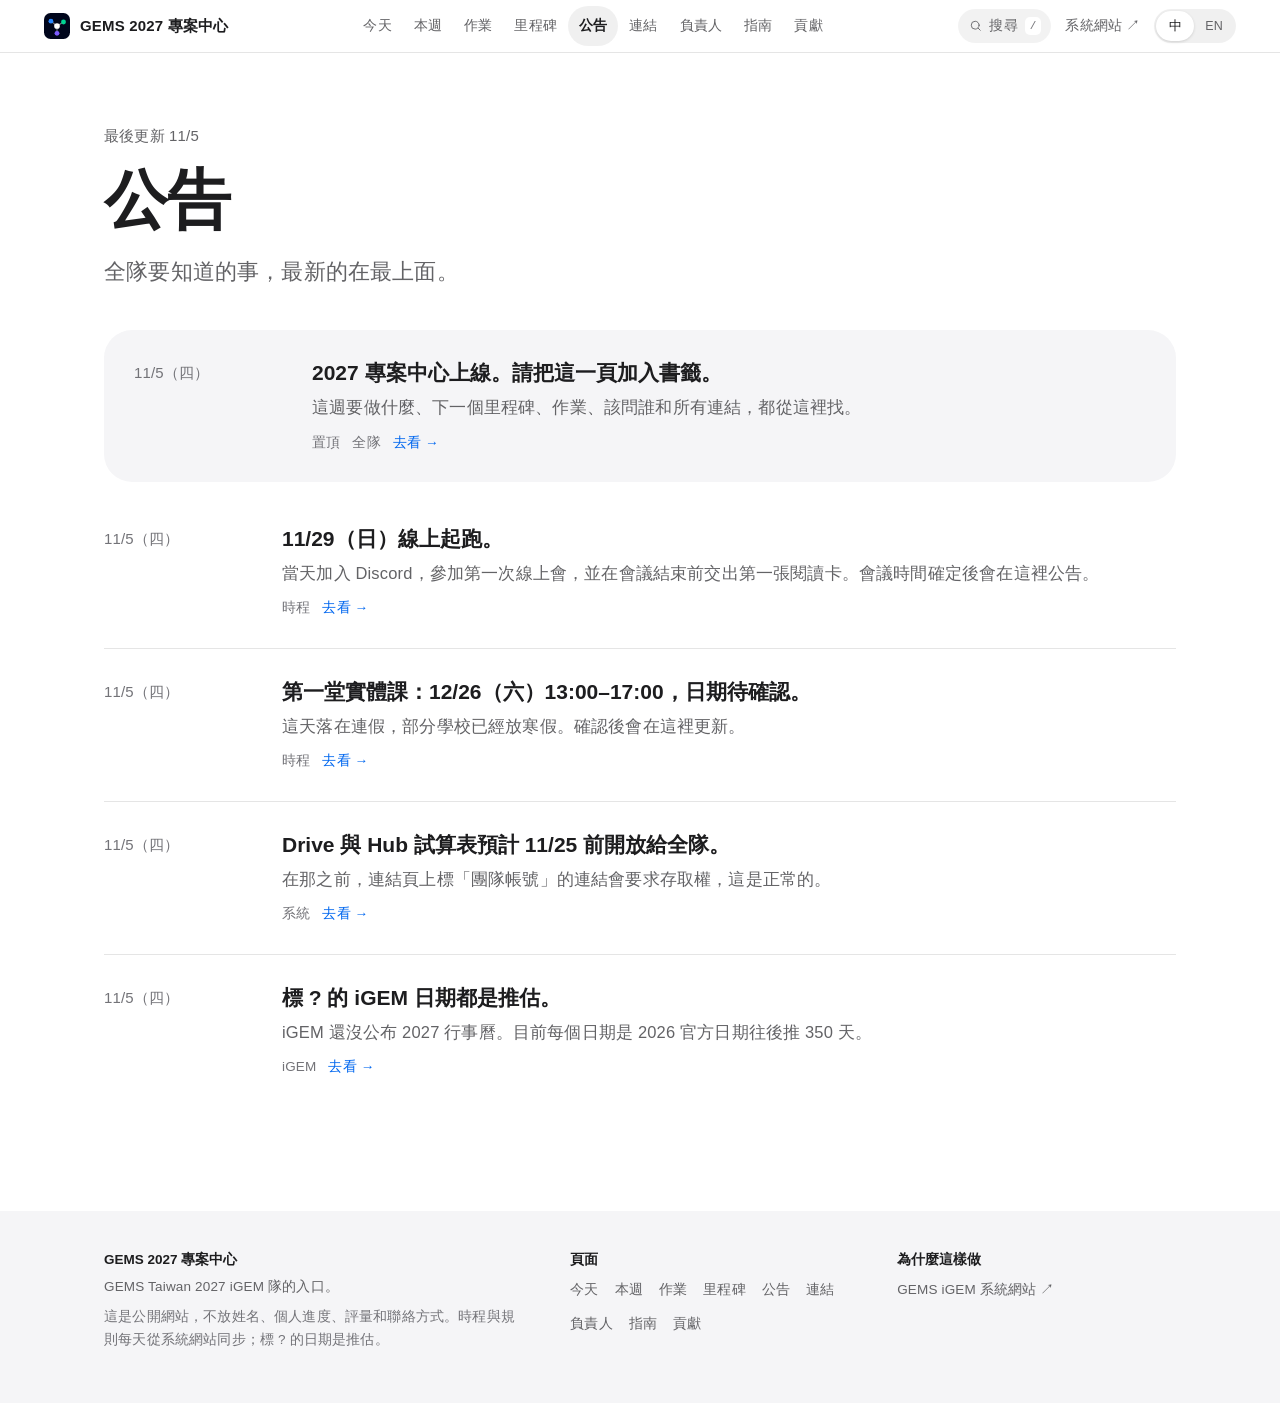
==== commit e2e97dd6: "Today still answers when no goals are written; readable greys; skip link - A week with no entry in d" ====
--- a/announcements.html
+++ b/announcements.html
@@ -5,22 +5,25 @@
 <meta name="viewport" content="width=device-width, initial-scale=1">
 <title>公告 · GEMS 2027 專案中心</title>
 <meta name="description" content="Announcements for the GEMS Taiwan 2027 iGEM team, newest first.">
+<meta property="og:title" content="公告 · GEMS 2027 專案中心">
+<meta property="og:description" content="Announcements for the GEMS Taiwan 2027 iGEM team, newest first.">
+<meta property="og:type" content="website">
 <link rel="icon" href="data:image/svg+xml,%3Csvg xmlns='http://www.w3.org/2000/svg' viewBox='0 0 32 32'%3E%3Crect width='32' height='32' rx='8' fill='%2300061C'/%3E%3Cpath d='M16 16 8.5 10M16 16l8-5M16 16v9' stroke='%23fff' stroke-opacity='.45' stroke-width='1.5'/%3E%3Ccircle cx='8.5' cy='10' r='3' fill='%232887FF'/%3E%3Ccircle cx='24' cy='11' r='3' fill='%2300D492'/%3E%3Ccircle cx='16' cy='25' r='3' fill='%237C5CFF'/%3E%3Ccircle cx='16' cy='16' r='3.5' fill='%23fff'/%3E%3C/svg%3E">
-<link rel="stylesheet" href="assets/hub.css?v=3">
+<link rel="stylesheet" href="assets/hub.css?v=4">
 </head>
 <body data-page="news">
 
 <header class="nav" id="nav"></header>
-<main id="main"></main>
+<main id="main"><noscript><p style="padding:40px 24px">這個網站需要開啟 JavaScript。This site needs JavaScript.</p></noscript></main>
 <footer class="foot" id="foot"></footer>
 
-<script src="data/season.js?v=3"></script>
-<script src="data/announcements.js?v=3"></script>
-<script src="data/week.js?v=3"></script>
-<script src="data/homework.js?v=3"></script>
-<script src="data/links.js?v=3"></script>
-<script src="data/team.js?v=3"></script>
-<script src="data/attributions.js?v=3"></script>
-<script src="assets/hub.js?v=3"></script>
+<script src="data/season.js?v=4"></script>
+<script src="data/announcements.js?v=4"></script>
+<script src="data/week.js?v=4"></script>
+<script src="data/homework.js?v=4"></script>
+<script src="data/links.js?v=4"></script>
+<script src="data/team.js?v=4"></script>
+<script src="data/attributions.js?v=4"></script>
+<script src="assets/hub.js?v=4"></script>
 </body>
 </html>
--- a/assets/hub.css
+++ b/assets/hub.css
@@ -5,8 +5,8 @@
   --navy: #00061C; --navy2: #3B4A6B;
   --blue: #0167EF; --blue2: #2887FF; --sky: #61ABFE;
   --green: #00B87A; --green2: #00D492;
-  --violet: #7C5CFF; --amber: #D99A0B; --red: #E5484D; --teal: #00A3C4; --pink: #E8548F;
-  --ink: #1D1D1F; --ink2: #6E6E73; --ink3: #86868B; --ink4: #C7C7CC;
+  --violet: #7C5CFF; --amber: #D99A0B; --red: #D93036; --teal: #00A3C4; --pink: #E8548F;
+  --ink: #1D1D1F; --ink2: #636366; --ink3: #737378; --ink4: #C7C7CC;
   --bg: #FFFFFF; --tile: #F5F5F7; --tile2: #E8E8ED;
   --line: rgba(0, 0, 0, .1);
   --r: 28px;
@@ -71,8 +71,7 @@
 
 /* ---------- type and layout ---------- */
 .ph { padding: 72px 0 24px; }
-.eyebrow { display: flex; flex-wrap: wrap; gap: 2px 10px; font-size: 15px; font-weight: 500; color: var(--ink2); margin-bottom: 14px; }
-.eyebrow span + span::before { content: "·"; margin-right: 10px; color: var(--ink4); }
+.eyebrow { font-size: 15px; font-weight: 500; color: var(--ink2); margin-bottom: 14px; }
 .h1 { font-size: clamp(36px, 6vw, 64px); font-weight: 700; letter-spacing: -.035em; line-height: 1.06; }
 html:lang(zh-Hant) .h1 { letter-spacing: -.01em; line-height: 1.18; }
 .h1 b { color: var(--blue); }
@@ -93,6 +92,10 @@
 .muted { color: var(--ink3); }
 .note { font-size: 14px; color: var(--ink3); margin-top: 16px; }
 .empty { color: var(--ink2); font-size: 16px; }
+.tile--dark .empty { color: rgba(255, 255, 255, .72); }
+.k { font-size: 13.5px; font-weight: 600; color: var(--ink3); margin: 18px 0 10px; }
+.skip { position: absolute; left: 12px; top: -60px; z-index: 60; padding: 10px 16px; border-radius: 999px; background: var(--ink); color: #fff; font-size: 14.5px; }
+.skip:focus { top: 8px; }
 .warn { margin-top: 20px; padding: 14px 20px; border-radius: 18px; background: var(--tile); font-size: 14.5px; color: var(--ink); }
 .warn::before { content: ""; display: inline-block; width: 7px; height: 7px; border-radius: 50%; background: var(--red); margin-right: 9px; vertical-align: 1px; }
 .grid { display: grid; grid-template-columns: repeat(12, minmax(0, 1fr)); gap: 20px; }
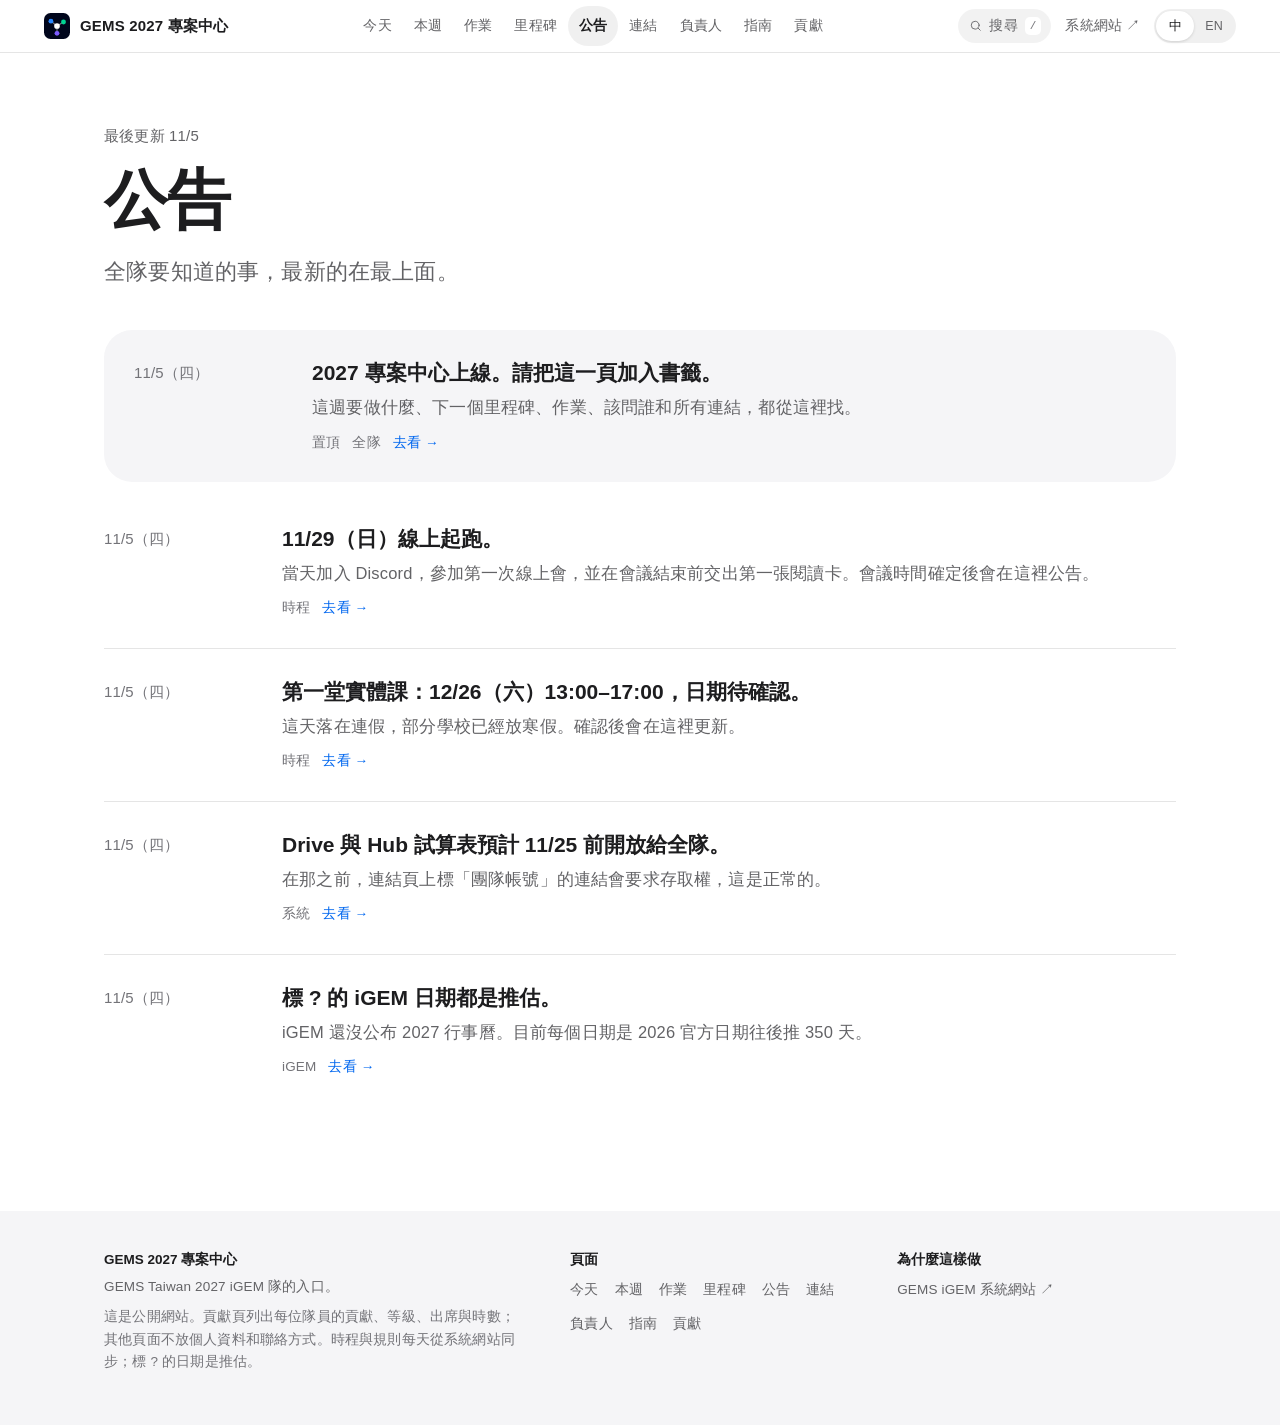
==== commit 4a0686da: "Show the whole contribution board without login The PI decided the board has no login: everyone who " ====
--- a/announcements.html
+++ b/announcements.html
@@ -9,7 +9,7 @@
 <meta property="og:description" content="Announcements for the GEMS Taiwan 2027 iGEM team, newest first.">
 <meta property="og:type" content="website">
 <link rel="icon" href="data:image/svg+xml,%3Csvg xmlns='http://www.w3.org/2000/svg' viewBox='0 0 32 32'%3E%3Crect width='32' height='32' rx='8' fill='%2300061C'/%3E%3Cpath d='M16 16 8.5 10M16 16l8-5M16 16v9' stroke='%23fff' stroke-opacity='.45' stroke-width='1.5'/%3E%3Ccircle cx='8.5' cy='10' r='3' fill='%232887FF'/%3E%3Ccircle cx='24' cy='11' r='3' fill='%2300D492'/%3E%3Ccircle cx='16' cy='25' r='3' fill='%237C5CFF'/%3E%3Ccircle cx='16' cy='16' r='3.5' fill='%23fff'/%3E%3C/svg%3E">
-<link rel="stylesheet" href="assets/hub.css?v=4">
+<link rel="stylesheet" href="assets/hub.css?v=6">
 </head>
 <body data-page="news">
 
@@ -17,13 +17,13 @@
 <main id="main"><noscript><p style="padding:40px 24px">這個網站需要開啟 JavaScript。This site needs JavaScript.</p></noscript></main>
 <footer class="foot" id="foot"></footer>
 
-<script src="data/season.js?v=4"></script>
-<script src="data/announcements.js?v=4"></script>
-<script src="data/week.js?v=4"></script>
-<script src="data/homework.js?v=4"></script>
-<script src="data/links.js?v=4"></script>
-<script src="data/team.js?v=4"></script>
-<script src="data/attributions.js?v=4"></script>
-<script src="assets/hub.js?v=4"></script>
+<script src="data/season.js?v=5"></script>
+<script src="data/announcements.js?v=5"></script>
+<script src="data/week.js?v=5"></script>
+<script src="data/homework.js?v=5"></script>
+<script src="data/links.js?v=5"></script>
+<script src="data/team.js?v=5"></script>
+<script src="data/attributions.js?v=5"></script>
+<script src="assets/hub.js?v=6"></script>
 </body>
 </html>
--- a/assets/hub.css
+++ b/assets/hub.css
@@ -286,7 +286,7 @@
 a.ev:hover { color: var(--blue); }
 span.ev { color: var(--ink3); font-weight: 400; }
 .band { display: block; font-size: 11.5px; color: var(--ink3); margin-top: 4px; }
-@media (max-width: 700px) { .cal__d { min-height: 60px; padding: 4px; } .cal__d > b { margin-left: 0; font-size: 13px; min-width: 24px; height: 24px; } .ev { font-size: 0; padding: 0; width: 7px; height: 7px; display: inline-block; margin-right: 2px; } .ev::before { top: 0; } .band { display: none; } .cal__w { padding: 8px 4px; } }
+@media (max-width: 700px) { .cal__d { min-height: 60px; padding: 4px; display: flex; flex-wrap: wrap; align-content: flex-start; align-items: center; gap: 2px; } .cal__d > b { margin-left: 0; font-size: 13px; min-width: 24px; height: 24px; } .ev { font-size: 0; padding: 0; width: 7px; height: 7px; flex: none; } .ev::before { top: 0; } .band { display: none; } .cal__w { padding: 8px 4px; } }
 
 /* ---------- Homework ---------- */
 .hws { display: grid; gap: 14px; }
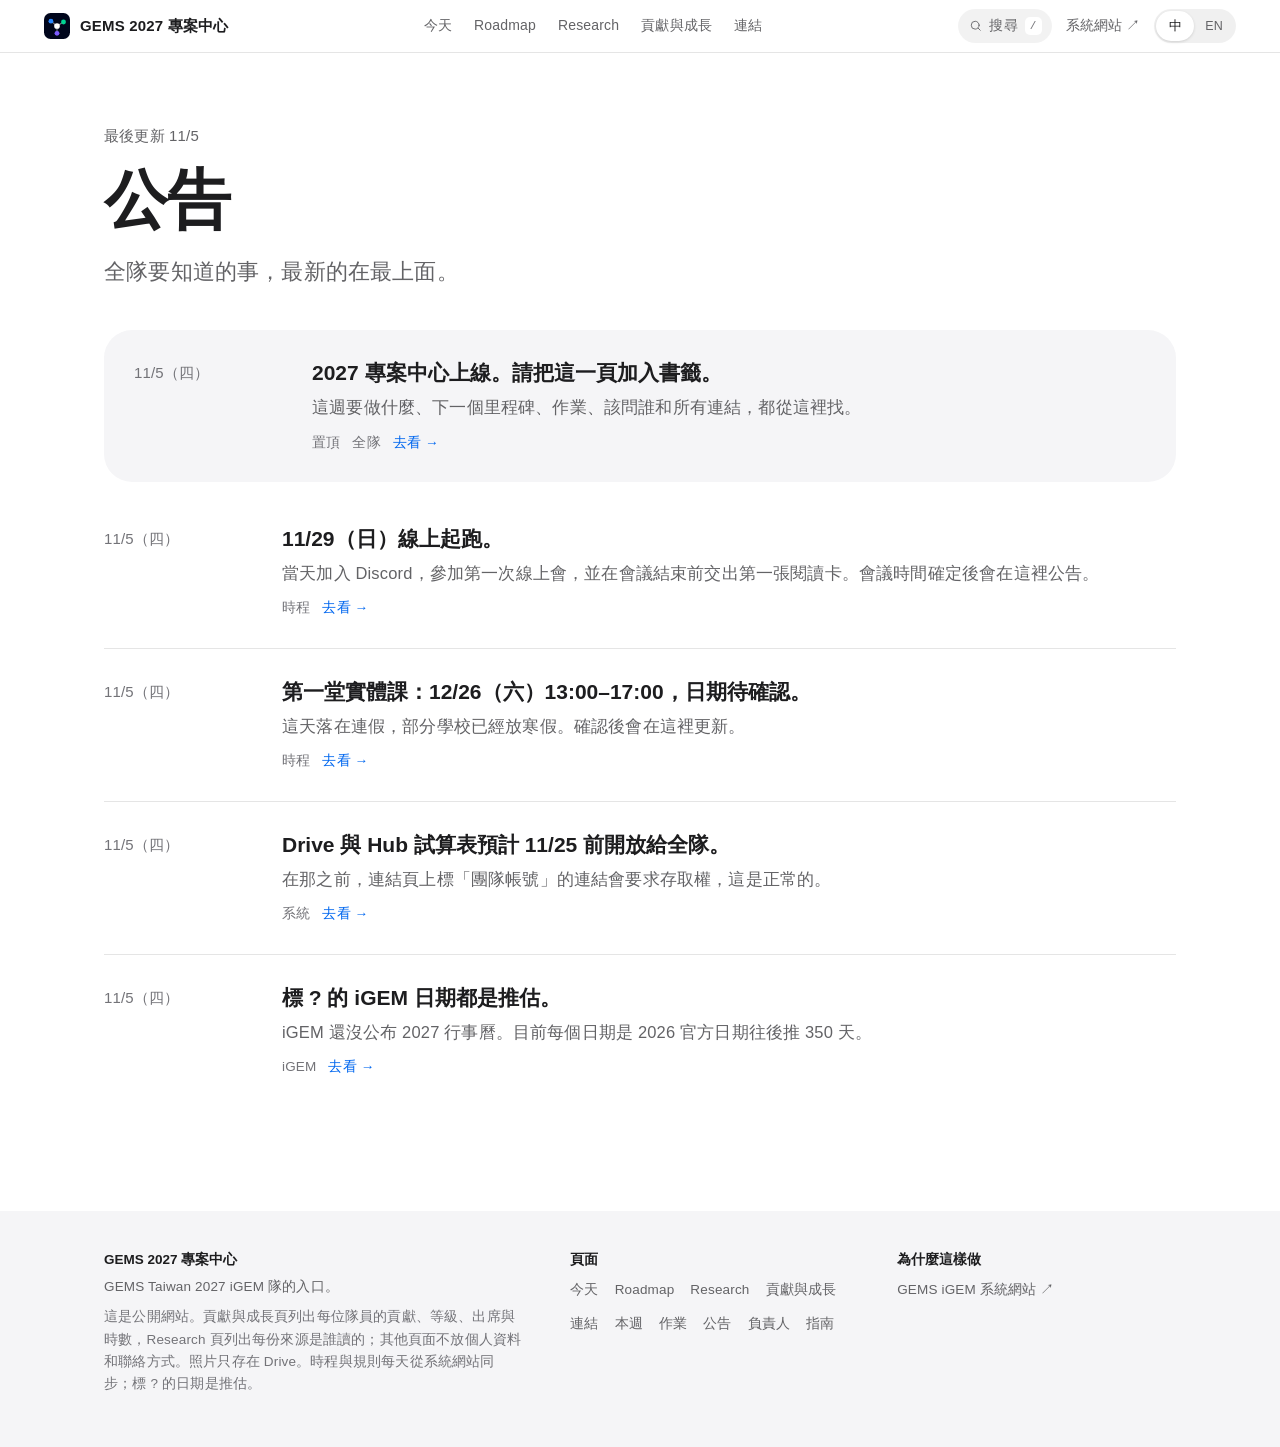
==== commit 33250f2a: "Add Roadmap and Research boards; cut the nav to five pages - roadmap.html: each pipeline's core task" ====
--- a/announcements.html
+++ b/announcements.html
@@ -21,9 +21,9 @@
 <script src="data/announcements.js?v=5"></script>
 <script src="data/week.js?v=5"></script>
 <script src="data/homework.js?v=5"></script>
-<script src="data/links.js?v=5"></script>
+<script src="data/links.js?v=6"></script>
 <script src="data/team.js?v=5"></script>
 <script src="data/attributions.js?v=5"></script>
-<script src="assets/hub.js?v=6"></script>
+<script src="assets/hub.js?v=8"></script>
 </body>
 </html>
